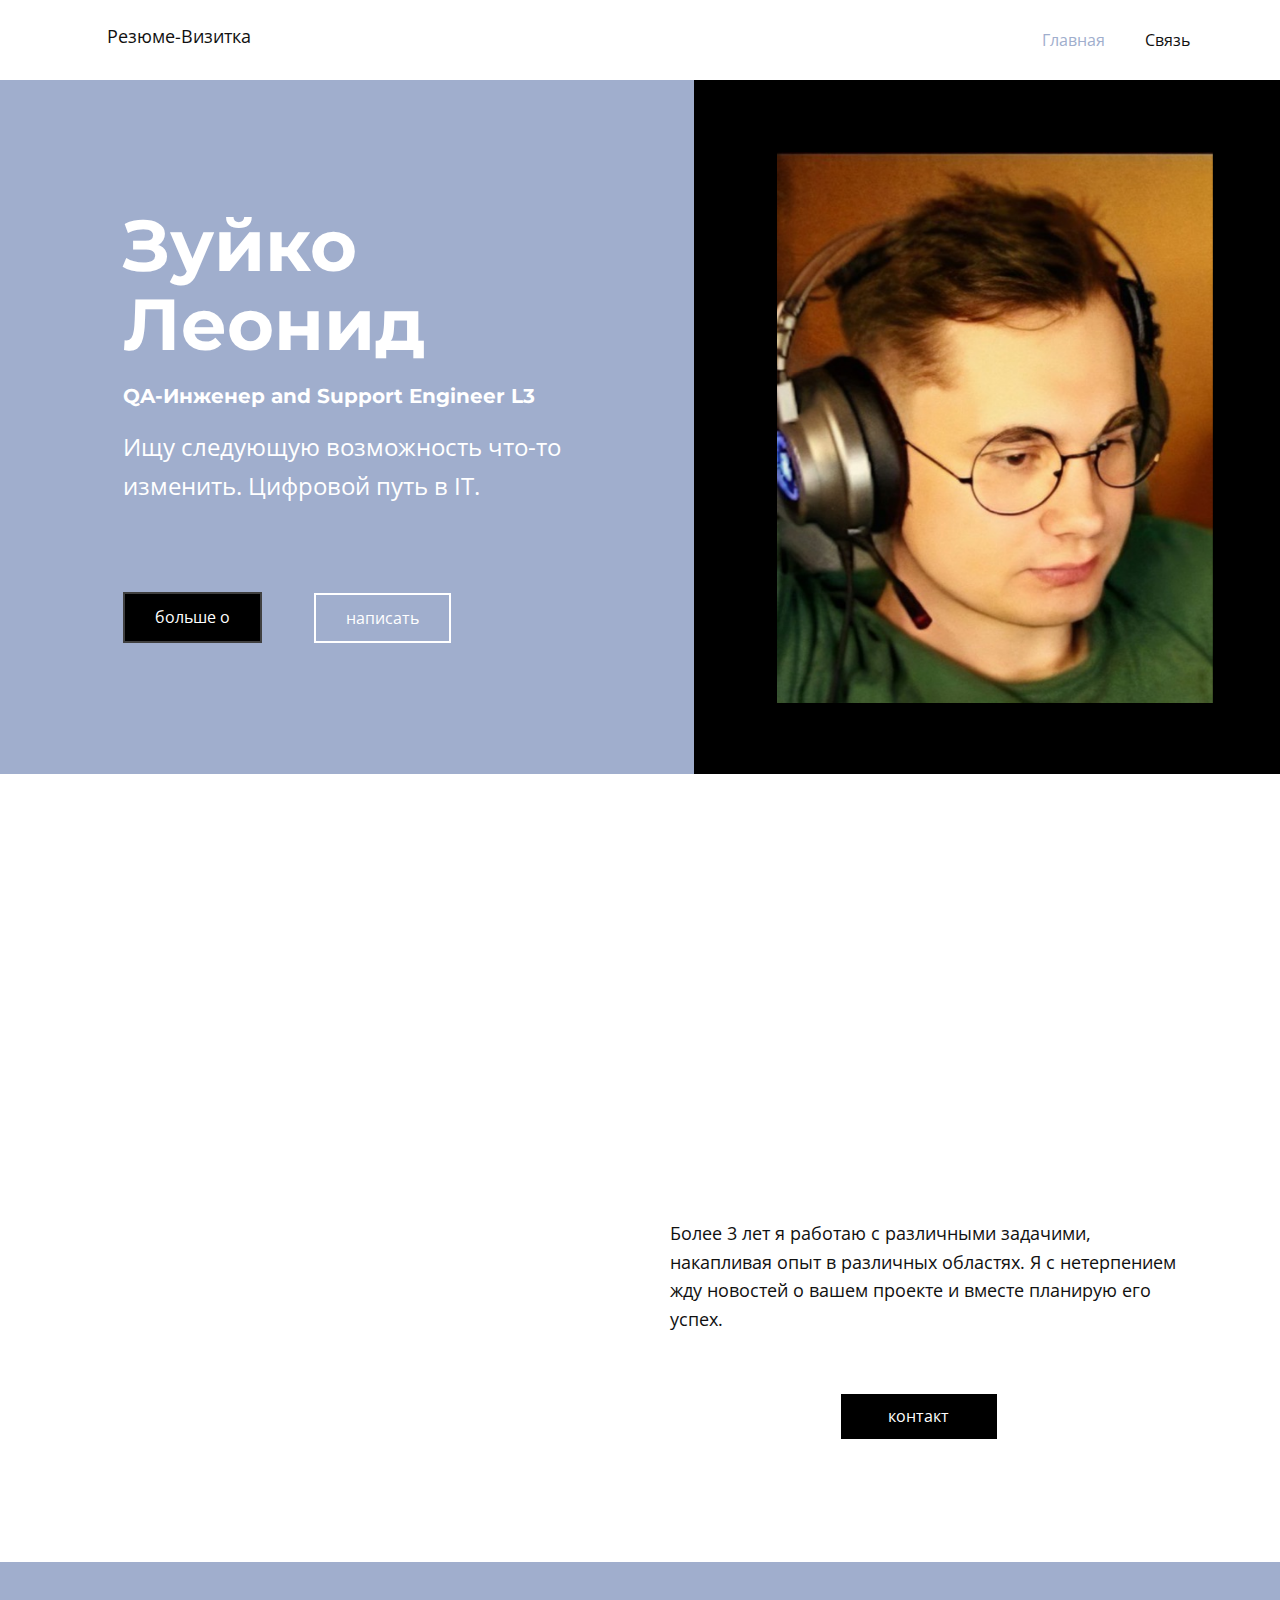
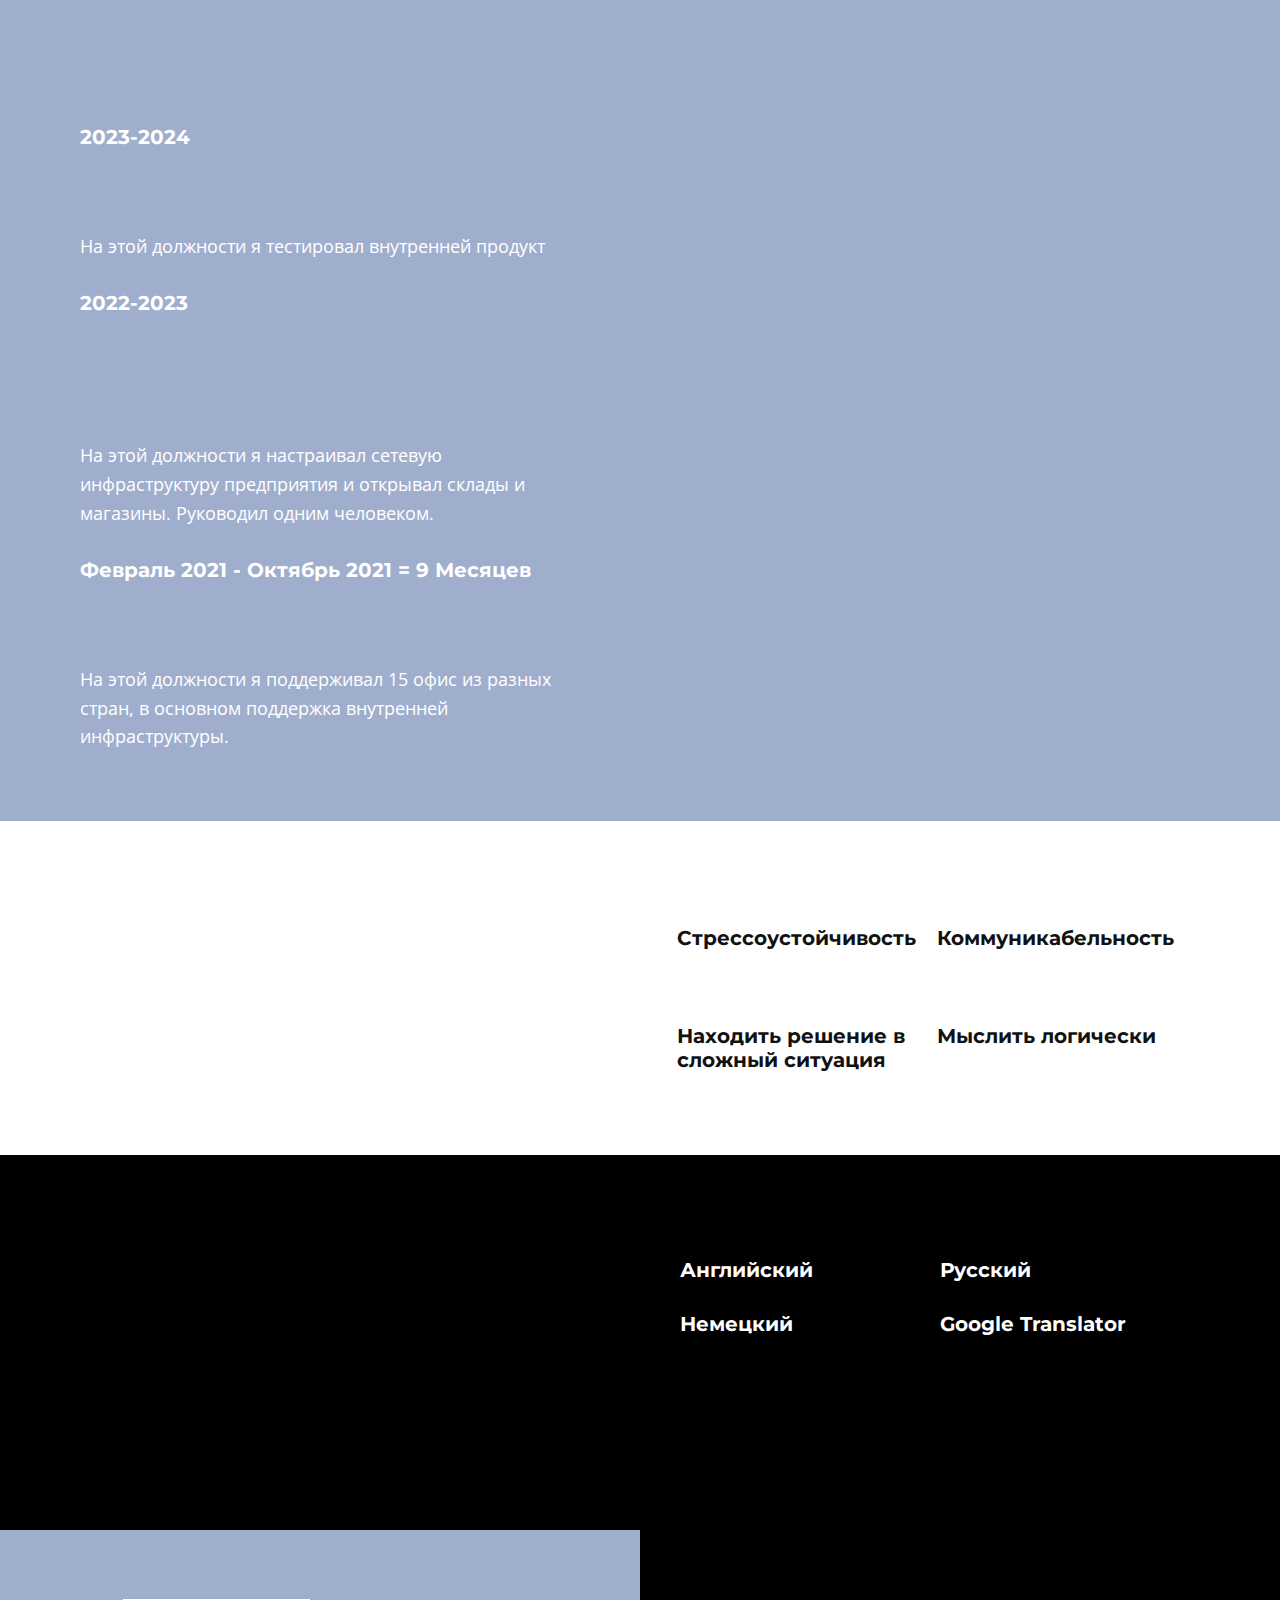
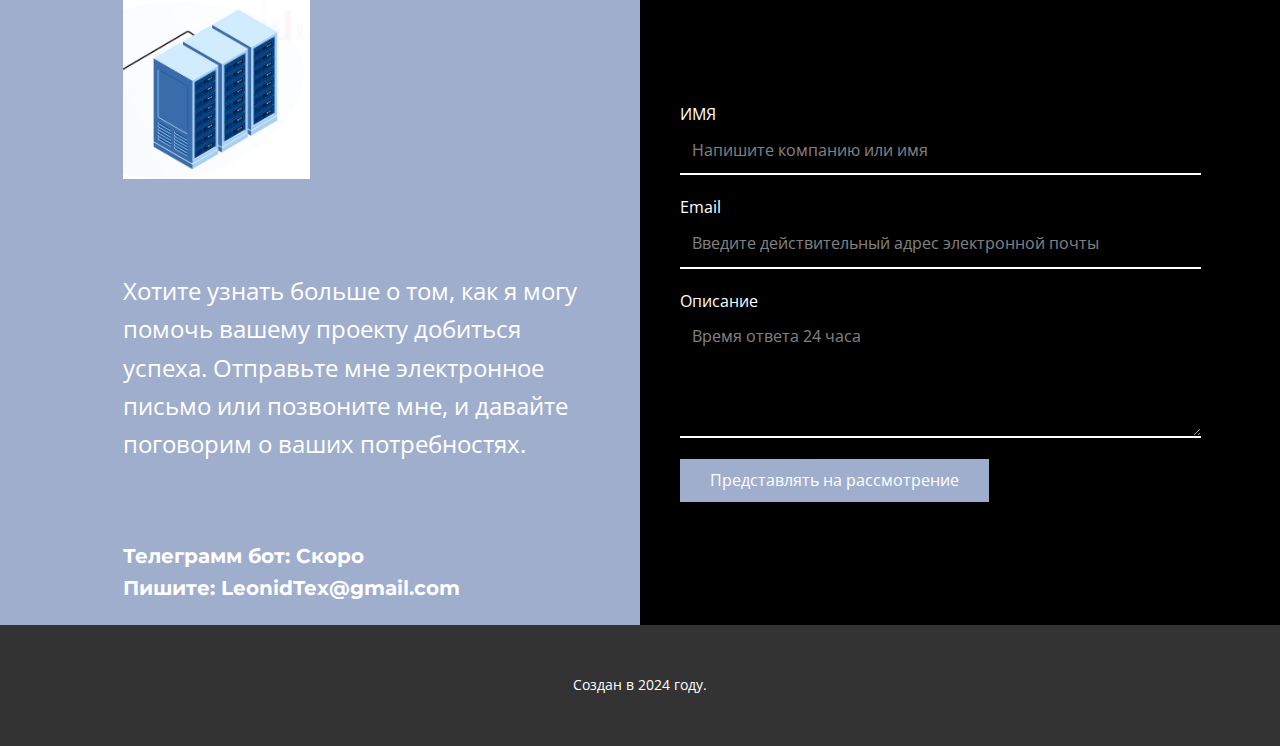
==== index.html @ 1771ec7f "Add files via upload" ====
<!DOCTYPE html>
<html style="font-size: 16px;" lang="ru"><head>
    <meta name="viewport" content="width=device-width, initial-scale=1.0">
    <meta charset="utf-8">
    <meta name="keywords" content="Марта Хадсон, Я консультирую компании и НПО в рамках инициатив и кампаний., Опыт работы, Образование, Профессиональные навыки, Языки, Связаться">
    <meta name="description" content="">
    <title>Главная</title>
    <link rel="stylesheet" href="nicepage.css" media="screen">
<link rel="stylesheet" href="index.css" media="screen">
    <script class="u-script" type="text/javascript" src="jquery.js" defer=""></script>
    <script class="u-script" type="text/javascript" src="nicepage.js" defer=""></script>
    <meta name="generator" content="Nicepage 6.16.5, nicepage.com">
    <meta name="referrer" content="origin">
    <link id="u-theme-google-font" rel="stylesheet" href="https://fonts.googleapis.com/css?family=Roboto:100,100i,300,300i,400,400i,500,500i,700,700i,900,900i|Open+Sans:300,300i,400,400i,500,500i,600,600i,700,700i,800,800i">
    <link id="u-page-google-font" rel="stylesheet" href="https://fonts.googleapis.com/css?family=Montserrat:100,100i,200,200i,300,300i,400,400i,500,500i,600,600i,700,700i,800,800i,900,900i">
    
    
    
    
    
    
    
    
    <script type="application/ld+json">{
		"@context": "http://schema.org",
		"@type": "Organization",
		"name": ""
}</script>
    <meta name="theme-color" content="#a0aecd">
    <meta property="og:title" content="Главная">
    <meta property="og:type" content="website">
  <meta data-intl-tel-input-cdn-path="intlTelInput/"></head>
  <body data-home-page="Главная.html" data-home-page-title="Главная" data-path-to-root="./" data-include-products="false" class="u-body u-xl-mode" data-lang="ru"><header class="u-clearfix u-header u-header" id="sec-6d44"><div class="u-clearfix u-sheet u-sheet-1">
        <nav class="u-menu u-menu-one-level u-offcanvas u-menu-1">
          <div class="menu-collapse" style="font-size: 1rem; letter-spacing: 0px;">
            <a class="u-button-style u-custom-left-right-menu-spacing u-custom-padding-bottom u-custom-top-bottom-menu-spacing u-nav-link u-text-active-palette-1-base u-text-hover-palette-2-base" href="#">
              <svg class="u-svg-link" viewBox="0 0 24 24"><use xlink:href="#menu-hamburger"></use></svg>
              <svg class="u-svg-content" version="1.1" id="menu-hamburger" viewBox="0 0 16 16" x="0px" y="0px" xmlns:xlink="http://www.w3.org/1999/xlink" xmlns="http://www.w3.org/2000/svg"><g><rect y="1" width="16" height="2"></rect><rect y="7" width="16" height="2"></rect><rect y="13" width="16" height="2"></rect>
</g></svg>
            </a>
          </div>
          <div class="u-custom-menu u-nav-container">
            <ul class="u-nav u-unstyled u-nav-1"><li class="u-nav-item"><a class="u-button-style u-nav-link u-text-active-palette-1-base u-text-hover-palette-2-base" href="./#sec-2593" style="padding: 10px 20px;">Главная</a>
</li><li class="u-nav-item"><a class="u-button-style u-nav-link u-text-active-palette-1-base u-text-hover-palette-2-base" href="./#carousel_44ba" style="padding: 10px 20px;">Связь</a>
</li></ul>
          </div>
          <div class="u-custom-menu u-nav-container-collapse">
            <div class="u-black u-container-style u-inner-container-layout u-opacity u-opacity-95 u-sidenav">
              <div class="u-inner-container-layout u-sidenav-overflow">
                <div class="u-menu-close"></div>
                <ul class="u-align-center u-nav u-popupmenu-items u-unstyled u-nav-2"><li class="u-nav-item"><a class="u-button-style u-nav-link" href="./#sec-2593">Главная</a>
</li><li class="u-nav-item"><a class="u-button-style u-nav-link" href="./#carousel_44ba">Связь</a>
</li></ul>
              </div>
            </div>
            <div class="u-black u-menu-overlay u-opacity u-opacity-70"></div>
          </div>
        </nav>
        <p class="u-text u-text-default u-text-1">Резюме-Визитка</p>
      </div></header>
    <section class="u-clearfix u-valign-middle-sm u-valign-middle-xs u-section-1" id="sec-2593">
      <div class="custom-expanded data-layout-selected u-clearfix u-layout-wrap u-layout-wrap-1">
        <div class="u-layout">
          <div class="u-layout-row">
            <div class="u-container-align-center-sm u-container-align-center-xs u-container-style u-layout-cell u-palette-1-base u-size-30 u-layout-cell-1">
              <div class="u-container-layout u-container-layout-1">
                <h1 class="u-align-center-sm u-align-center-xs u-text u-text-default u-text-1" data-animation-name="customAnimationIn" data-animation-duration="2000" data-animation-delay="0"> Зуйко Леонид</h1>
                <h5 class="u-align-center-sm u-align-center-xs u-text u-text-default u-text-2"> QA-Инженер and Support Engineer L3&nbsp;</h5>
                <p class="u-align-center-sm u-align-center-xs u-text u-text-default u-text-3"> Ищу следующую возможность что-то изменить. Цифровой путь в IT.</p>
                <a href="./#sec-6a9d" class="u-align-center-sm u-align-center-xs u-black u-border-2 u-border-grey-75 u-btn u-button-style u-btn-1">больше о</a>
                <a href="./#carousel_44ba" class="u-align-center-sm u-align-center-xs u-border-hover-grey-40 u-btn u-button-style u-btn-2">написать </a>
              </div>
            </div>
            <div class="u-black u-container-align-center u-container-style u-layout-cell u-size-30 u-layout-cell-2">
              <div class="u-container-layout u-valign-middle u-container-layout-2">
                <img class="u-image u-image-default u-image-1" src="images/portrait-positive-carefree-dark-skinned-girl-dressed-casually-smiling-broadlycopy1.jpg" alt="" data-image-width="640" data-image-height="640" data-animation-name="customAnimationIn" data-animation-duration="2000" data-animation-delay="0">
              </div>
            </div>
          </div>
        </div>
      </div>
    </section>
    <section class="u-clearfix u-section-2" id="sec-6a9d">
      <div class="u-clearfix u-sheet u-sheet-1">
        <div class="data-layout-selected u-clearfix u-expanded-width u-layout-wrap u-layout-wrap-1">
          <div class="u-layout">
            <div class="u-layout-row">
              <div class="u-container-align-center u-container-style u-layout-cell u-size-30 u-layout-cell-1">
                <div class="u-container-layout u-valign-middle u-container-layout-1">
                  <img class="u-image u-image-default u-image-1" src="images/photo_2024-09-04_16-33-35.jpg" alt="" data-image-width="958" data-image-height="1280" data-animation-name="customAnimationIn" data-animation-duration="2000" data-animation-delay="0">
                </div>
              </div>
              <div class="u-container-align-center-sm u-container-align-center-xs u-container-style u-layout-cell u-size-30 u-layout-cell-2">
                <div class="u-container-layout u-container-layout-2">
                  <h2 class="u-align-center-sm u-align-center-xs u-text u-text-default u-text-1" data-animation-name="customAnimationIn" data-animation-duration="2000" data-animation-delay="0"> Я работаю в IT не первый год, поддерживаю внутреннюю инфраструктуру компании.</h2>
                  <p class="u-text u-text-default u-text-2"> Более 3 лет я работаю с различными задачими, накапливая опыт в различных областях. Я с нетерпением жду новостей о вашем проекте и вместе планирую его успех.</p>
                  <a href="./#carousel_44ba" class="u-align-center-sm u-align-center-xs u-black u-border-none u-btn u-button-style u-btn-1">контакт</a>
                </div>
              </div>
            </div>
          </div>
        </div>
      </div>
    </section>
    <section class="u-clearfix u-container-align-center-sm u-container-align-center-xs u-palette-1-base u-section-3" id="sec-1ac1">
      <div class="u-clearfix u-sheet u-sheet-1">
        <h2 class="u-align-center-sm u-align-center-xs u-text u-text-default u-text-1" data-animation-name="customAnimationIn" data-animation-duration="2000" data-animation-delay="0"> Опыт работы</h2>
        <div class="u-expanded-width u-list u-list-1">
          <div class="u-repeater u-repeater-1">
            <div class="u-container-align-center-sm u-container-align-center-xs u-container-style u-list-item u-repeater-item">
              <div class="u-container-layout u-similar-container u-valign-bottom-lg u-valign-bottom-md u-valign-bottom-sm u-valign-bottom-xl u-container-layout-1">
                <h5 class="u-align-center-sm u-align-center-xs u-text u-text-default u-text-2">2023-2024</h5>
                <h3 class="u-text u-text-default u-text-3" data-animation-name="customAnimationIn" data-animation-duration="2000" data-animation-delay="0">QA-Инженер </h3>
                <p class="u-text u-text-default u-text-4"> На этой должности я тестировал внутренней продукт&nbsp;<br>
                </p>
              </div>
            </div>
            <div class="u-container-align-center-sm u-container-align-center-xs u-container-style u-list-item u-repeater-item">
              <div class="u-container-layout u-similar-container u-valign-bottom-lg u-valign-bottom-md u-valign-bottom-sm u-valign-bottom-xl u-container-layout-2">
                <h5 class="u-align-center-sm u-align-center-xs u-text u-text-default u-text-5"> 2022-2023</h5>
                <h3 class="u-text u-text-default u-text-6" data-animation-name="customAnimationIn" data-animation-duration="1000" data-animation-delay="0">Инженер Тех. Поддержки and Сетевой инженер </h3>
                <p class="u-text u-text-default u-text-7">На этой должности я настраивал сетевую ​инфраструктуру предприятия и открывал склады и магазины. Руководил одним человеком.</p>
              </div>
            </div>
            <div class="u-container-align-center-sm u-container-align-center-xs u-container-style u-list-item u-repeater-item">
              <div class="u-container-layout u-similar-container u-valign-bottom-lg u-valign-bottom-md u-valign-bottom-sm u-valign-bottom-xl u-container-layout-3">
                <h5 class="u-align-center-sm u-align-center-xs u-text u-text-default u-text-8"> Февраль 2021 - Октябрь 2021 = 9 Месяцев</h5>
                <h3 class="u-text u-text-default u-text-9" data-animation-name="customAnimationIn" data-animation-duration="1000" data-animation-delay="0">Специалст Технической Поддержки </h3>
                <p class="u-text u-text-default u-text-10"> На этой должности я поддерживал 15 офис из разных стран, в основном поддержка внутренней ​инфраструктуры.<br>
                </p>
              </div>
            </div>
          </div>
        </div>
      </div>
    </section>
    <section class="u-clearfix u-white u-section-4" id="carousel_3dfb">
      <div class="u-clearfix u-sheet u-sheet-1">
        <div class="data-layout-selected u-clearfix u-expanded-width u-layout-wrap u-layout-wrap-1">
          <div class="u-layout">
            <div class="u-layout-row">
              <div class="u-container-align-center-sm u-container-align-center-xs u-container-style u-layout-cell u-size-30 u-layout-cell-1">
                <div class="u-container-layout u-container-layout-1">
                  <h2 class="u-align-center-sm u-align-center-xs u-text u-text-default u-text-1" data-animation-name="customAnimationIn" data-animation-duration="2000" data-animation-delay="0"> Профессиональные навыки</h2>
                </div>
              </div>
              <div class="u-container-style u-layout-cell u-size-30 u-layout-cell-2">
                <div class="u-container-layout u-valign-top u-container-layout-2">
                  <div class="u-expanded-width u-list u-list-1">
                    <div class="u-repeater u-repeater-1">
                      <div class="u-container-align-center-sm u-container-align-center-xs u-container-style u-list-item u-repeater-item">
                        <div class="u-container-layout u-similar-container u-container-layout-3">
                          <h5 class="u-text u-text-2"> Стрессоустойчивость</h5>
                        </div>
                      </div>
                      <div class="u-container-align-center-sm u-container-align-center-xs u-container-style u-list-item u-repeater-item">
                        <div class="u-container-layout u-similar-container u-container-layout-4">
                          <h5 class="u-text u-text-3"> Коммуникабельность</h5>
                        </div>
                      </div>
                      <div class="u-container-align-center-sm u-container-align-center-xs u-container-style u-list-item u-repeater-item">
                        <div class="u-container-layout u-similar-container u-container-layout-5">
                          <h5 class="u-text u-text-4"> Находить решение в сложный ​ситуация</h5>
                        </div>
                      </div>
                      <div class="u-container-align-center-sm u-container-align-center-xs u-container-style u-list-item u-repeater-item">
                        <div class="u-container-layout u-similar-container u-container-layout-6">
                          <h5 class="u-text u-text-5"> Мыслить логически</h5>
                        </div>
                      </div>
                    </div>
                  </div>
                </div>
              </div>
            </div>
          </div>
        </div>
      </div>
    </section>
    <section class="u-black u-clearfix u-section-5" id="carousel_707c">
      <div class="u-clearfix u-sheet u-sheet-1">
        <div class="data-layout-selected u-clearfix u-expanded-width u-layout-wrap u-layout-wrap-1">
          <div class="u-layout">
            <div class="u-layout-row">
              <div class="u-container-align-center-sm u-container-align-center-xs u-container-style u-layout-cell u-size-30 u-layout-cell-1">
                <div class="u-container-layout u-container-layout-1">
                  <h2 class="u-align-center-sm u-align-center-xs u-text u-text-default u-text-1" data-animation-name="customAnimationIn" data-animation-duration="2000" data-animation-delay="0">Языки</h2>
                </div>
              </div>
              <div class="u-container-style u-layout-cell u-size-30 u-layout-cell-2">
                <div class="u-container-layout u-container-layout-2">
                  <div class="u-expanded-width u-list u-list-1">
                    <div class="u-repeater u-repeater-1">
                      <div class="u-container-align-center-sm u-container-align-center-xs u-container-style u-list-item u-repeater-item">
                        <div class="u-container-layout u-similar-container u-container-layout-3">
                          <h5 class="u-align-center-sm u-align-center-xs u-text u-text-default u-text-2"> Английский</h5>
                        </div>
                      </div>
                      <div class="u-container-align-center-sm u-container-align-center-xs u-container-style u-list-item u-repeater-item">
                        <div class="u-container-layout u-similar-container u-container-layout-4">
                          <h5 class="u-align-center-sm u-align-center-xs u-text u-text-default u-text-3"> Русский</h5>
                        </div>
                      </div>
                      <div class="u-container-align-center-sm u-container-align-center-xs u-container-style u-list-item u-repeater-item">
                        <div class="u-container-layout u-similar-container u-container-layout-5">
                          <h5 class="u-align-center-sm u-align-center-xs u-text u-text-default u-text-4"> Немецкий</h5>
                        </div>
                      </div>
                      <div class="u-container-align-center-sm u-container-align-center-xs u-container-style u-list-item u-repeater-item">
                        <div class="u-container-layout u-similar-container u-container-layout-6">
                          <h5 class="u-align-center-sm u-align-center-xs u-text u-text-default u-text-5"> Google Translator<br>
                            <br>
                            <br>
                            <br>
                            <br>
                          </h5>
                        </div>
                      </div>
                    </div>
                  </div>
                </div>
              </div>
            </div>
          </div>
        </div>
      </div>
    </section>
    <section class="u-clearfix u-valign-middle-sm u-valign-middle-xs u-section-6" id="carousel_44ba">
      <div class="data-layout-selected u-clearfix u-expanded-width u-layout-wrap u-layout-wrap-1">
        <div class="u-layout">
          <div class="u-layout-row">
            <div class="u-container-align-center-sm u-container-align-center-xs u-container-style u-layout-cell u-palette-1-base u-size-30 u-layout-cell-1">
              <div class="u-container-layout u-container-layout-1">
                <img class="u-image u-image-default u-image-1" src="images/Server-Power-Supply.jpg" alt="" data-image-width="631" data-image-height="407">
                <h2 class="u-align-center-sm u-align-center-xs u-text u-text-default u-text-1" data-animation-name="customAnimationIn" data-animation-duration="2000" data-animation-delay="0"> Связаться</h2>
                <p class="u-align-center-sm u-align-center-xs u-text u-text-default u-text-2"> Хотите узнать больше о том, как я могу помочь вашему проекту добиться успеха. Отправьте мне электронное письмо или позвоните мне, и давайте поговорим о ваших потребностях.</p>
                <h5 class="u-text u-text-default u-text-3"> Телеграмм бот: Скоро<br>Пишите: LeonidTex@gmail.com
                </h5>
              </div>
            </div>
            <div class="u-black u-container-style u-layout-cell u-size-30 u-layout-cell-2">
              <div class="u-container-layout u-container-layout-2">
                <div class="custom-expanded u-form u-form-1">
                  <form action="https://forms.nicepagesrv.com/v2/form/process" class="u-clearfix u-form-spacing-20 u-form-vertical u-inner-form" source="email" name="form" style="padding: 10px;">
                    <div class="u-form-group u-form-name">
                      <label for="name-10c4" class="u-label">ИМЯ</label>
                      <input type="text" placeholder="Напишите компанию или имя" id="name-10c4" name="name" class="u-border-2 u-border-no-left u-border-no-right u-border-no-top u-border-white u-input u-input-rectangle u-none" required="">
                    </div>
                    <div class="u-form-email u-form-group">
                      <label for="email-10c4" class="u-label">Email</label>
                      <input type="email" placeholder="Введите действительный адрес электронной почты" id="email-10c4" name="email" class="u-border-2 u-border-no-left u-border-no-right u-border-no-top u-border-white u-input u-input-rectangle u-none" required="">
                    </div>
                    <div class="u-form-group u-form-message">
                      <label for="message-10c4" class="u-label">Описание</label>
                      <textarea placeholder="Время ответа 24 часа" rows="4" cols="50" id="message-10c4" name="message" class="u-border-2 u-border-no-left u-border-no-right u-border-no-top u-border-white u-input u-input-rectangle u-none" required=""></textarea>
                    </div>
                    <div class="u-align-left u-form-group u-form-submit">
                      <a href="#" class="u-border-none u-btn u-btn-submit u-button-style u-palette-1-base u-btn-1">Представлять на рассмотрение</a>
                      <input type="submit" value="submit" class="u-form-control-hidden">
                    </div>
                    <div class="u-form-send-message u-form-send-success"> Thank you! Your message has been sent. </div>
                    <div class="u-form-send-error u-form-send-message"> Unable to send your message. Please fix errors then try again. </div>
                    <input type="hidden" value="" name="recaptchaResponse">
                    <input type="hidden" name="formServices" value="5c3d9195-ff44-08d0-369c-ba0782567922">
                  </form>
                </div>
              </div>
            </div>
          </div>
        </div>
      </div>
    </section>
    
    
    
    <footer class="u-align-center u-clearfix u-container-align-center u-footer u-grey-80 u-footer" id="sec-05a8"><div class="u-clearfix u-sheet u-sheet-1">
        <p class="u-small-text u-text u-text-variant u-text-1">Создан в 2024 году. </p>
      </div></footer>
  
</body></html>
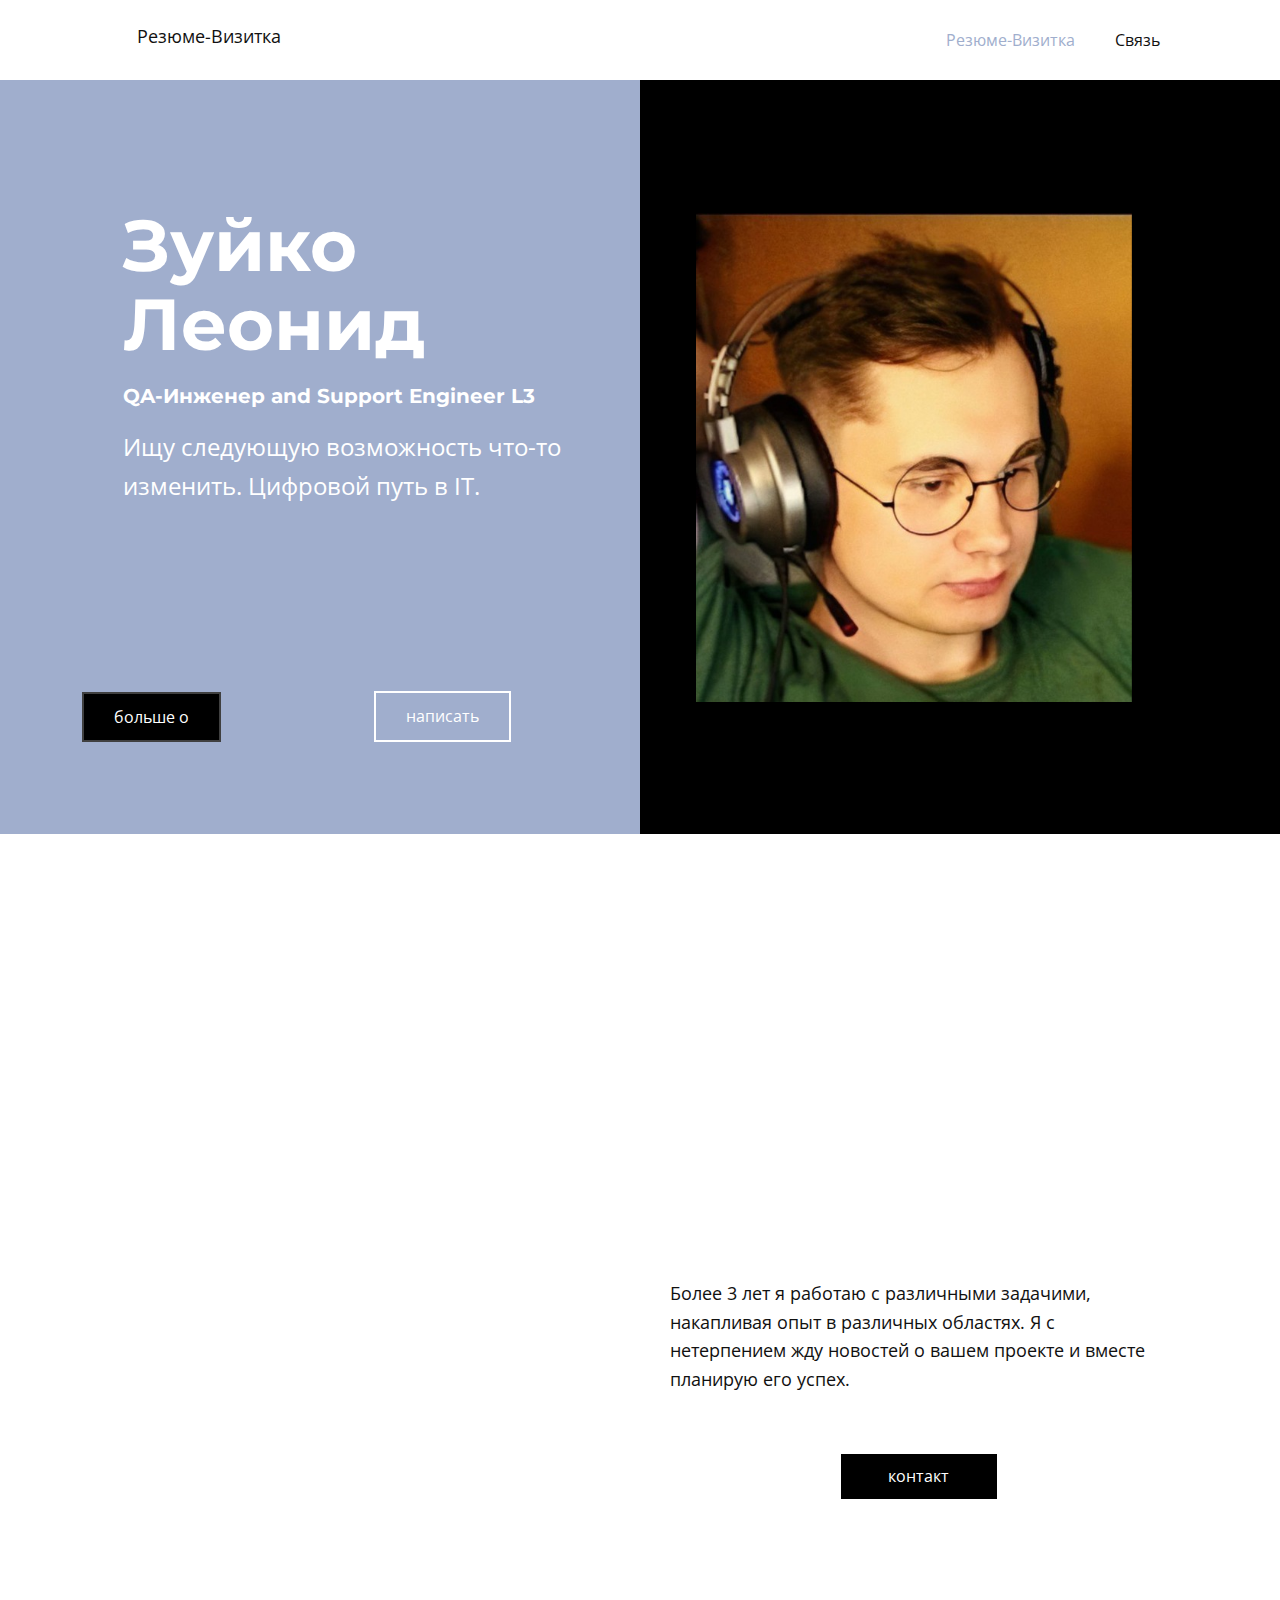
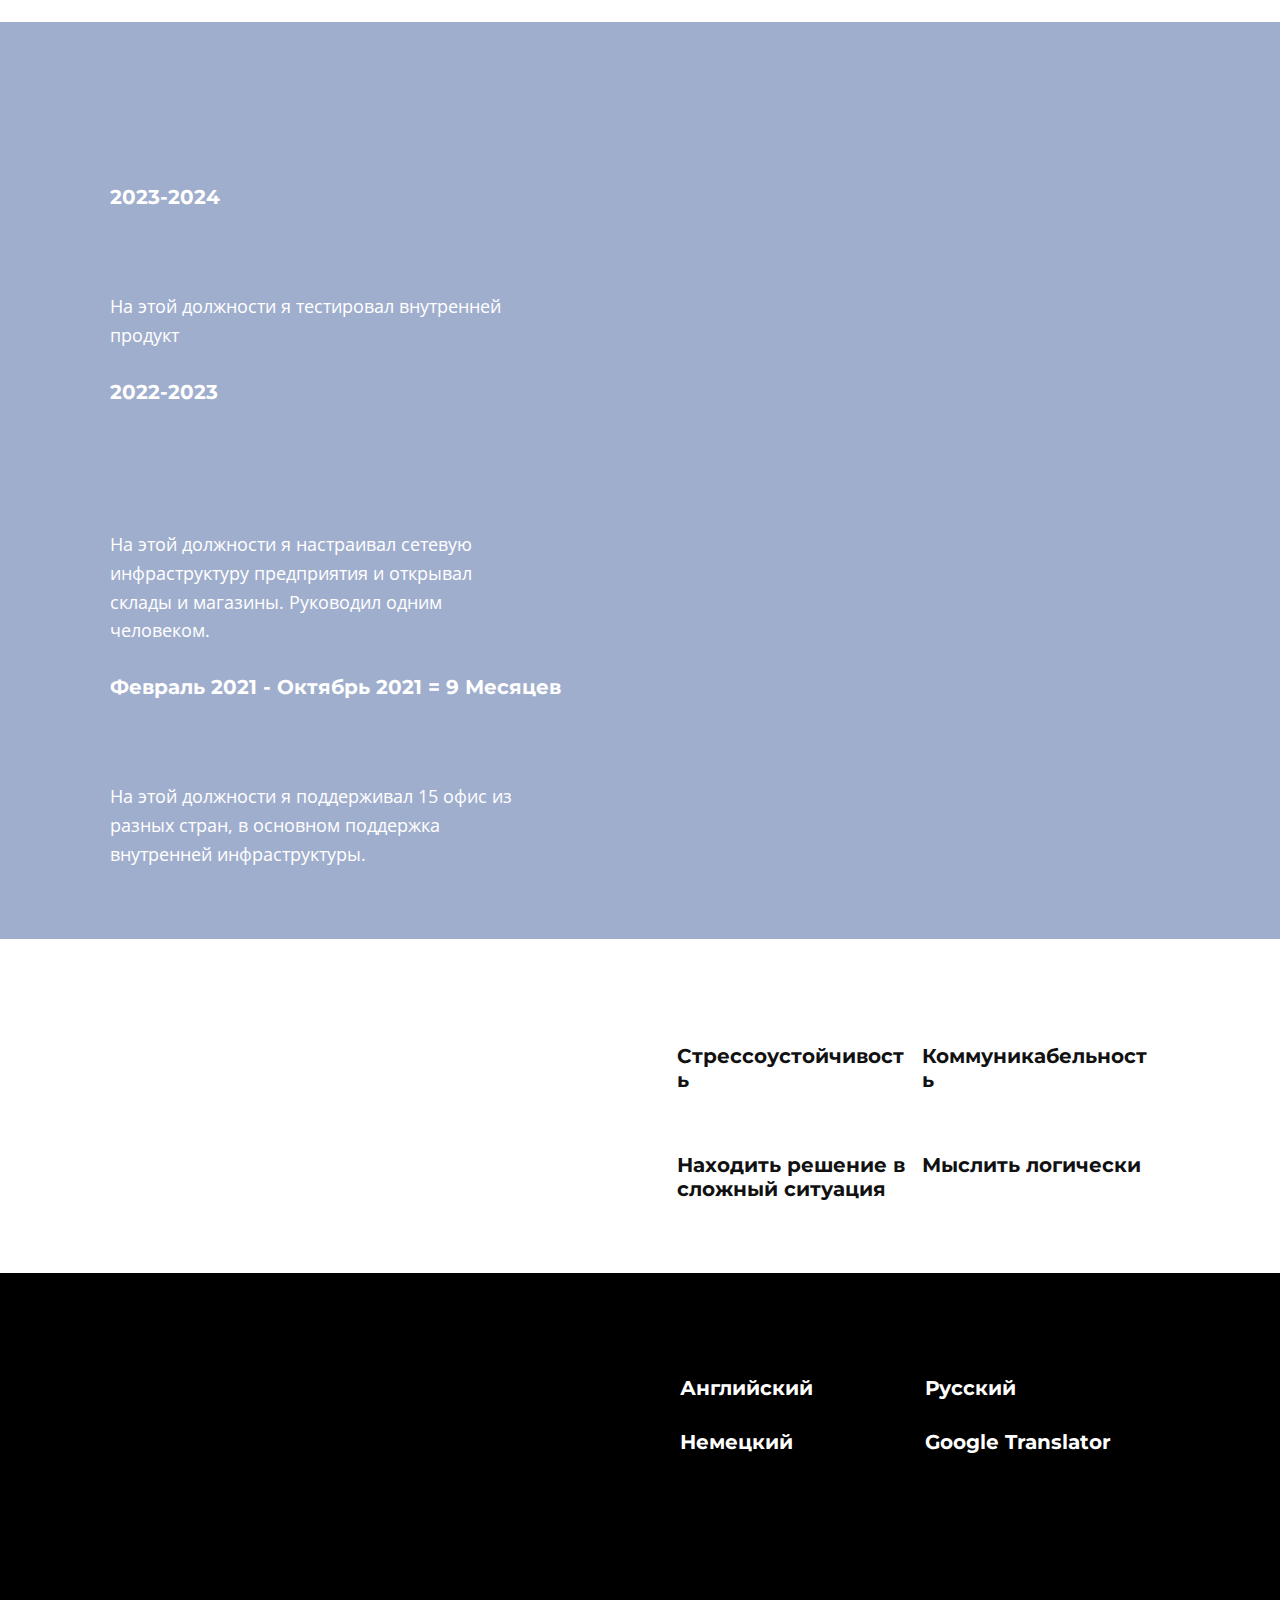
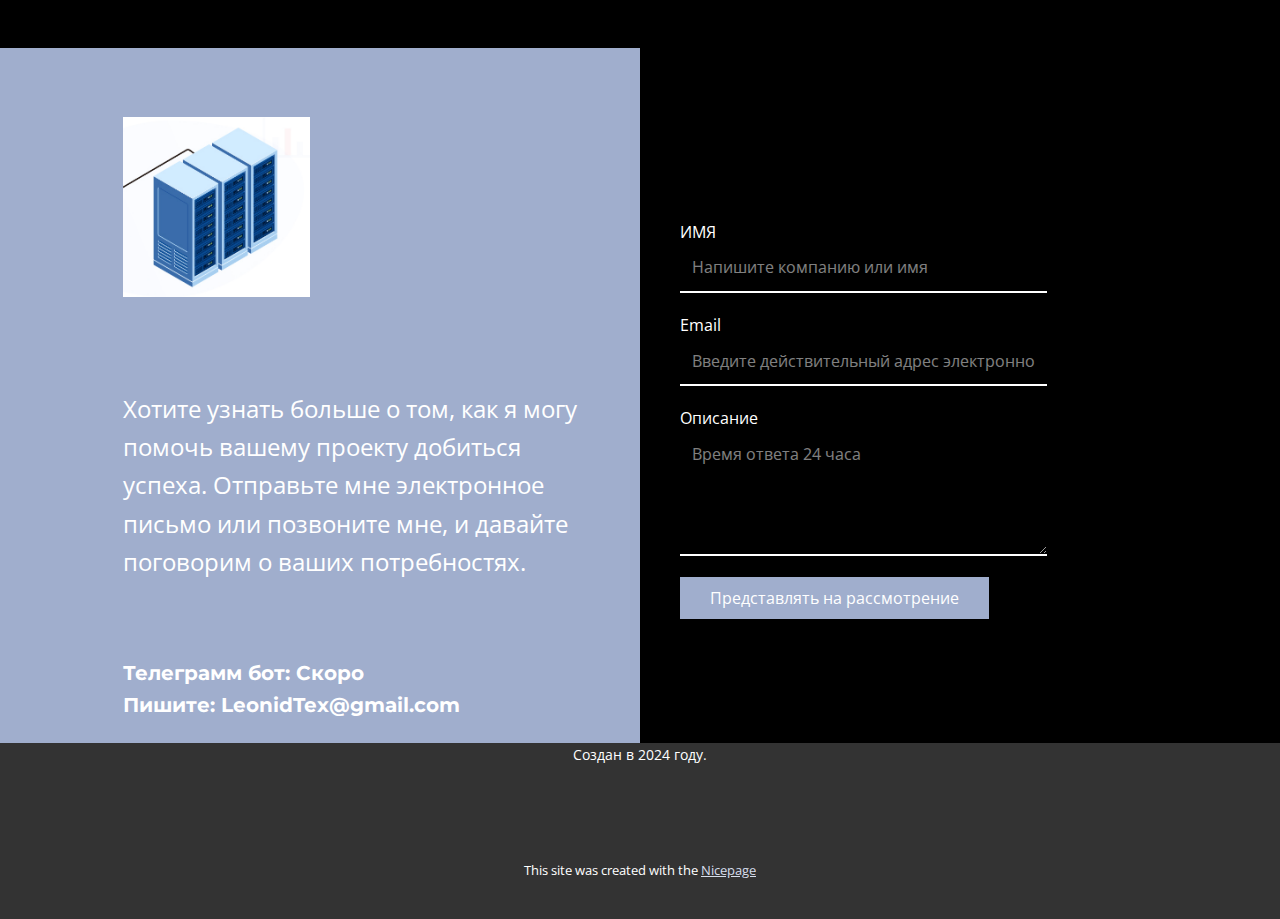
==== commit 6bebf165: "Add files via upload" ====
--- a/index.html
+++ b/index.html
@@ -4,7 +4,7 @@
     <meta charset="utf-8">
     <meta name="keywords" content="Марта Хадсон, Я консультирую компании и НПО в рамках инициатив и кампаний., Опыт работы, Образование, Профессиональные навыки, Языки, Связаться">
     <meta name="description" content="">
-    <title>Главная</title>
+    <title>Резюме-Визитка</title>
     <link rel="stylesheet" href="nicepage.css" media="screen">
 <link rel="stylesheet" href="index.css" media="screen">
     <script class="u-script" type="text/javascript" src="jquery.js" defer=""></script>
@@ -24,13 +24,13 @@
     <script type="application/ld+json">{
 		"@context": "http://schema.org",
 		"@type": "Organization",
-		"name": ""
+		"name": "Site1"
 }</script>
     <meta name="theme-color" content="#a0aecd">
-    <meta property="og:title" content="Главная">
+    <meta property="og:title" content="Резюме-Визитка">
     <meta property="og:type" content="website">
   <meta data-intl-tel-input-cdn-path="intlTelInput/"></head>
-  <body data-home-page="Главная.html" data-home-page-title="Главная" data-path-to-root="./" data-include-products="false" class="u-body u-xl-mode" data-lang="ru"><header class="u-clearfix u-header u-header" id="sec-6d44"><div class="u-clearfix u-sheet u-sheet-1">
+  <body data-home-page="Резюме-Визитка.html" data-home-page-title="Резюме-Визитка" data-path-to-root="./" data-include-products="false" class="u-body u-xxl-mode" data-lang="ru"><header class="u-clearfix u-header u-header" id="sec-6d44"><div class="u-clearfix u-sheet u-sheet-1">
         <nav class="u-menu u-menu-one-level u-offcanvas u-menu-1">
           <div class="menu-collapse" style="font-size: 1rem; letter-spacing: 0px;">
             <a class="u-button-style u-custom-left-right-menu-spacing u-custom-padding-bottom u-custom-top-bottom-menu-spacing u-nav-link u-text-active-palette-1-base u-text-hover-palette-2-base" href="#">
@@ -40,7 +40,7 @@
             </a>
           </div>
           <div class="u-custom-menu u-nav-container">
-            <ul class="u-nav u-unstyled u-nav-1"><li class="u-nav-item"><a class="u-button-style u-nav-link u-text-active-palette-1-base u-text-hover-palette-2-base" href="./#sec-2593" style="padding: 10px 20px;">Главная</a>
+            <ul class="u-nav u-unstyled u-nav-1"><li class="u-nav-item"><a class="u-button-style u-nav-link u-text-active-palette-1-base u-text-hover-palette-2-base" href="./#sec-2593" style="padding: 10px 20px;">Резюме-Визитка</a>
 </li><li class="u-nav-item"><a class="u-button-style u-nav-link u-text-active-palette-1-base u-text-hover-palette-2-base" href="./#carousel_44ba" style="padding: 10px 20px;">Связь</a>
 </li></ul>
           </div>
@@ -48,7 +48,7 @@
             <div class="u-black u-container-style u-inner-container-layout u-opacity u-opacity-95 u-sidenav">
               <div class="u-inner-container-layout u-sidenav-overflow">
                 <div class="u-menu-close"></div>
-                <ul class="u-align-center u-nav u-popupmenu-items u-unstyled u-nav-2"><li class="u-nav-item"><a class="u-button-style u-nav-link" href="./#sec-2593">Главная</a>
+                <ul class="u-align-center u-nav u-popupmenu-items u-unstyled u-nav-2"><li class="u-nav-item"><a class="u-button-style u-nav-link" href="./#sec-2593">Резюме-Визитка</a>
 </li><li class="u-nav-item"><a class="u-button-style u-nav-link" href="./#carousel_44ba">Связь</a>
 </li></ul>
               </div>
@@ -59,16 +59,16 @@
         <p class="u-text u-text-default u-text-1">Резюме-Визитка</p>
       </div></header>
     <section class="u-clearfix u-valign-middle-sm u-valign-middle-xs u-section-1" id="sec-2593">
-      <div class="custom-expanded data-layout-selected u-clearfix u-layout-wrap u-layout-wrap-1">
+      <div class="data-layout-selected u-clearfix u-expanded-width u-layout-wrap u-layout-wrap-1">
         <div class="u-layout">
           <div class="u-layout-row">
-            <div class="u-container-align-center-sm u-container-align-center-xs u-container-style u-layout-cell u-palette-1-base u-size-30 u-layout-cell-1">
+            <div class="u-container-align-center-sm u-container-style u-layout-cell u-palette-1-base u-size-30 u-layout-cell-1">
               <div class="u-container-layout u-container-layout-1">
                 <h1 class="u-align-center-sm u-align-center-xs u-text u-text-default u-text-1" data-animation-name="customAnimationIn" data-animation-duration="2000" data-animation-delay="0"> Зуйко Леонид</h1>
                 <h5 class="u-align-center-sm u-align-center-xs u-text u-text-default u-text-2"> QA-Инженер and Support Engineer L3&nbsp;</h5>
                 <p class="u-align-center-sm u-align-center-xs u-text u-text-default u-text-3"> Ищу следующую возможность что-то изменить. Цифровой путь в IT.</p>
-                <a href="./#sec-6a9d" class="u-align-center-sm u-align-center-xs u-black u-border-2 u-border-grey-75 u-btn u-button-style u-btn-1">больше о</a>
-                <a href="./#carousel_44ba" class="u-align-center-sm u-align-center-xs u-border-hover-grey-40 u-btn u-button-style u-btn-2">написать </a>
+                <a href="./#carousel_44ba" class="u-align-center-sm u-align-center-xs u-border-hover-grey-40 u-btn u-button-style u-btn-1">написать </a>
+                <a href="./#sec-6a9d" class="u-align-center-sm u-align-center-xs u-black u-border-2 u-border-grey-75 u-btn u-button-style u-btn-2">больше о</a>
               </div>
             </div>
             <div class="u-black u-container-align-center u-container-style u-layout-cell u-size-30 u-layout-cell-2">
@@ -276,5 +276,13 @@
     <footer class="u-align-center u-clearfix u-container-align-center u-footer u-grey-80 u-footer" id="sec-05a8"><div class="u-clearfix u-sheet u-sheet-1">
         <p class="u-small-text u-text u-text-variant u-text-1">Создан в 2024 году. </p>
       </div></footer>
+    <section class="u-backlink u-clearfix u-grey-80">
+      <p class="u-text">
+        <span>This site was created with the </span>
+        <a class="u-link" href="https://nicepage.com/" target="_blank" rel="nofollow">
+          <span>Nicepage</span>
+        </a>
+      </p>
+    </section>
   
 </body></html>--- a/nicepage.css
+++ b/nicepage.css
@@ -42567,11 +42567,12 @@
         
         
         
-        --theme-sheet-width-xl: 1140px;
+        --theme-sheet-width-xl: 1080px;
         --theme-sheet-width-lg: 940px;
         --theme-sheet-width-md: 720px;
         --theme-sheet-width-sm: 540px;
         --theme-sheet-width-xs: 340px;
+        --theme-sheet-width-xxl: 1920px;
         
         
         
@@ -43081,6 +43082,7 @@
 
 .u-header .u-nav-1 {
   font-size: 1rem;
+  letter-spacing: normal;
 }
 
 .u-header .u-nav-2 {
@@ -43090,17 +43092,14 @@
 .u-header .u-text-1 {
   margin: -36px auto 29px 37px;
 }
+@media (max-width: 1399px) {
+  .u-header .u-text-1 {
+    margin-top: -36px;
+  }
+}
 @media (max-width: 1199px) {
   .u-header .u-menu-1 {
     width: auto;
-  }
-
-  .u-header .u-nav-1 {
-    letter-spacing: normal;
-  }
-
-  .u-header .u-text-1 {
-    margin-top: -36px;
   }
 }
 
@@ -43111,13 +43110,14 @@
 }
 
 .u-footer .u-sheet-1 {
-  min-height: 120px;
+  min-height: 75px;
 }
 
 .u-footer .u-text-1 {
   width: 417px;
-  margin: 49px auto;
-}
+  margin: 1px auto 51px;
+}
+
 @media (max-width: 1199px) {
   .u-footer .u-sheet-1 {
     min-height: 99px;
--- a/index.css
+++ b/index.css
@@ -3,8 +3,8 @@
 }
 
 .u-section-1 .u-layout-wrap-1 {
-  width: 1388px;
-  margin: 0;
+  margin-top: 0;
+  margin-bottom: 0;
 }
 
 .u-section-1 .u-layout-cell-1 {
@@ -13,37 +13,36 @@
 }
 
 .u-section-1 .u-container-layout-1 {
-  padding: 30px 30px 30px 123px;
+  padding: 30px 82px;
 }
 
 .u-section-1 .u-text-1 {
-  margin-bottom: 0;
-  margin-top: 96px;
   --animation-custom_in-translate_x: -200px;
   --animation-custom_in-translate_y: 0px;
   --animation-custom_in-opacity: 0;
   --animation-custom_in-rotate: 0deg;
   --animation-custom_in-scale: 1;
+  margin: 96px -52px 0 41px;
 }
 
 .u-section-1 .u-text-2 {
-  margin: 20px 0 0;
+  margin: 20px -52px 0 41px;
 }
 
 .u-section-1 .u-text-3 {
   font-size: 1.5rem;
-  margin: 20px auto 0 0;
+  margin: 20px auto 0 41px;
 }
 
 .u-section-1 .u-btn-1 {
+  margin: 186px 168px 0 auto;
+  padding: 12px 30px;
+}
+
+.u-section-1 .u-btn-2 {
   background-image: none;
   border-style: solid;
-  margin: 87px auto 0 0;
-  padding: 12px 30px;
-}
-
-.u-section-1 .u-btn-2 {
-  margin: -50px 213px 0 auto;
+  margin: -50px auto 0 191px;
   padding: 12px 30px;
 }
 
@@ -67,6 +66,47 @@
   margin: 0 auto;
 }
 
+@media (max-width: 1399px) {
+  .u-section-1 .u-layout-cell-1 {
+    min-height: 754px;
+  }
+
+  .u-section-1 .u-container-layout-1 {
+    padding-left: 30px;
+    padding-right: 30px;
+  }
+
+  .u-section-1 .u-text-1 {
+    margin-right: 0;
+    margin-left: 93px;
+  }
+
+  .u-section-1 .u-text-2 {
+    margin-right: 52px;
+    margin-left: 93px;
+  }
+
+  .u-section-1 .u-text-3 {
+    margin-left: 93px;
+  }
+
+  .u-section-1 .u-btn-1 {
+    margin-right: 99px;
+  }
+
+  .u-section-1 .u-btn-2 {
+    margin-left: 52px;
+  }
+
+  .u-section-1 .u-layout-cell-2 {
+    min-height: 390px;
+  }
+
+  .u-section-1 .u-image-1 {
+    height: 489px;
+  }
+}
+
 @media (max-width: 1199px) {
    .u-section-1 {
     min-height: 572px;
@@ -75,24 +115,33 @@
   .u-section-1 .u-layout-wrap-1 {
     margin-top: -1px;
     margin-bottom: 1px;
-    width: 940px;
   }
 
   .u-section-1 .u-layout-cell-1 {
-    min-height: 572px;
+    min-height: 656px;
   }
 
   .u-section-1 .u-container-layout-1 {
     padding-left: 49px;
   }
 
+  .u-section-1 .u-text-2 {
+    margin-right: 0;
+  }
+
+  .u-section-1 .u-btn-1 {
+    border-style: solid;
+    margin-top: 87px;
+    margin-right: 102px;
+  }
+
   .u-section-1 .u-btn-2 {
-    border-style: solid;
-    margin-right: 102px;
+    margin-top: 48px;
+    margin-left: 0;
   }
 
   .u-section-1 .u-layout-cell-2 {
-    min-height: 572px;
+    min-height: 339px;
   }
 
   .u-section-1 .u-container-layout-2 {
@@ -110,12 +159,8 @@
     min-height: 513px;
   }
 
-  .u-section-1 .u-layout-wrap-1 {
-    width: 720px;
-  }
-
   .u-section-1 .u-layout-cell-1 {
-    min-height: 100px;
+    min-height: 766px;
   }
 
   .u-section-1 .u-container-layout-1 {
@@ -123,15 +168,17 @@
   }
 
   .u-section-1 .u-btn-1 {
-    margin-right: 198px;
+    margin-top: 151px;
+    margin-right: 11px;
   }
 
   .u-section-1 .u-btn-2 {
-    margin-right: 11px;
+    margin-top: -50px;
+    margin-left: 32px;
   }
 
   .u-section-1 .u-layout-cell-2 {
-    min-height: 438px;
+    min-height: 260px;
   }
 
   .u-section-1 .u-container-layout-2 {
@@ -152,11 +199,10 @@
   .u-section-1 .u-layout-wrap-1 {
     margin-top: 0;
     margin-bottom: 0;
-    width: 540px;
   }
 
   .u-section-1 .u-layout-cell-1 {
-    min-height: 342px;
+    min-height: 100px;
   }
 
   .u-section-1 .u-container-layout-1 {
@@ -182,19 +228,17 @@
   }
 
   .u-section-1 .u-btn-1 {
-    margin-top: 86px;
+    margin-top: -13px;
     margin-right: auto;
+    margin-left: 332px;
+  }
+
+  .u-section-1 .u-btn-2 {
     margin-left: 141px;
   }
 
-  .u-section-1 .u-btn-2 {
-    margin-right: auto;
-    margin-bottom: 1px;
-    margin-left: 332px;
-  }
-
   .u-section-1 .u-layout-cell-2 {
-    min-height: 511px;
+    min-height: 390px;
   }
 
   .u-section-1 .u-container-layout-2 {
@@ -208,12 +252,8 @@
     min-height: 828px;
   }
 
-  .u-section-1 .u-layout-wrap-1 {
-    width: 340px;
-  }
-
   .u-section-1 .u-layout-cell-1 {
-    min-height: 448px;
+    min-height: 447px;
   }
 
   .u-section-1 .u-text-3 {
@@ -222,17 +262,19 @@
   }
 
   .u-section-1 .u-btn-1 {
+    margin-top: 86px;
+    margin-right: 40px;
+    margin-left: auto;
+  }
+
+  .u-section-1 .u-btn-2 {
     align-self: center;
+    margin-top: -51px;
     margin-left: 40px;
   }
 
-  .u-section-1 .u-btn-2 {
-    margin-bottom: 0;
-    margin-left: 233px;
-  }
-
   .u-section-1 .u-layout-cell-2 {
-    min-height: 322px;
+    min-height: 246px;
   }
 }.u-section-2 .u-sheet-1 {
   min-height: 788px;
@@ -1036,6 +1078,16 @@
   background-image: none;
 }
 
+@media (max-width: 1399px) {
+  .u-section-6 .u-image-1 {
+    margin-right: 200px;
+  }
+
+  .u-section-6 .u-form-1 {
+    width: 387px;
+  }
+}
+
 @media (max-width: 1199px) {
    .u-section-6 {
     min-height: 572px;
@@ -1110,24 +1162,8 @@
     padding-right: 10px;
   }
 
-  .u-section-6 .u-image-1 {
-    margin-top: 0;
-    margin-left: auto;
-    margin-right: auto;
-  }
-
-  .u-section-6 .u-text-1 {
-    margin-left: auto;
-    margin-right: auto;
-  }
-
   .u-section-6 .u-text-2 {
     font-size: 1rem;
-    width: auto;
-  }
-
-  .u-section-6 .u-text-3 {
-    margin-left: auto;
   }
 
   .u-section-6 .u-container-layout-2 {
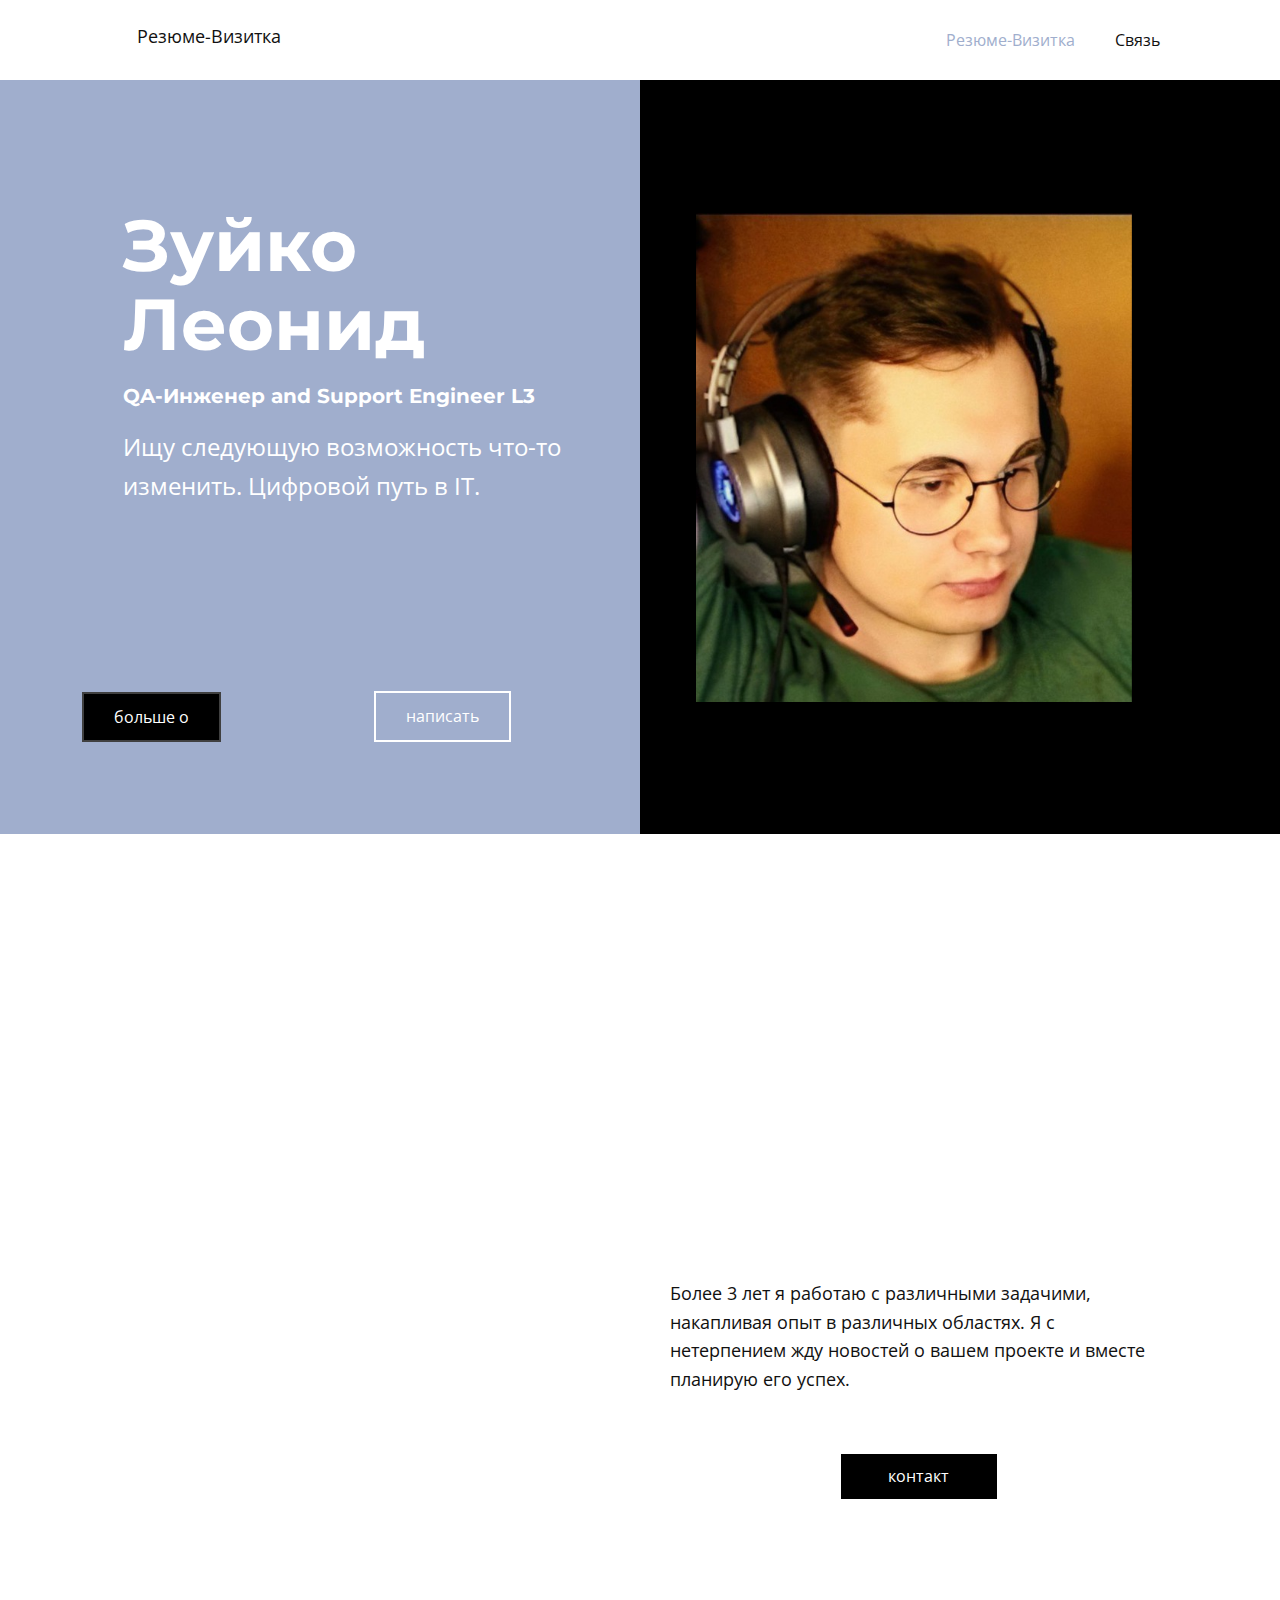
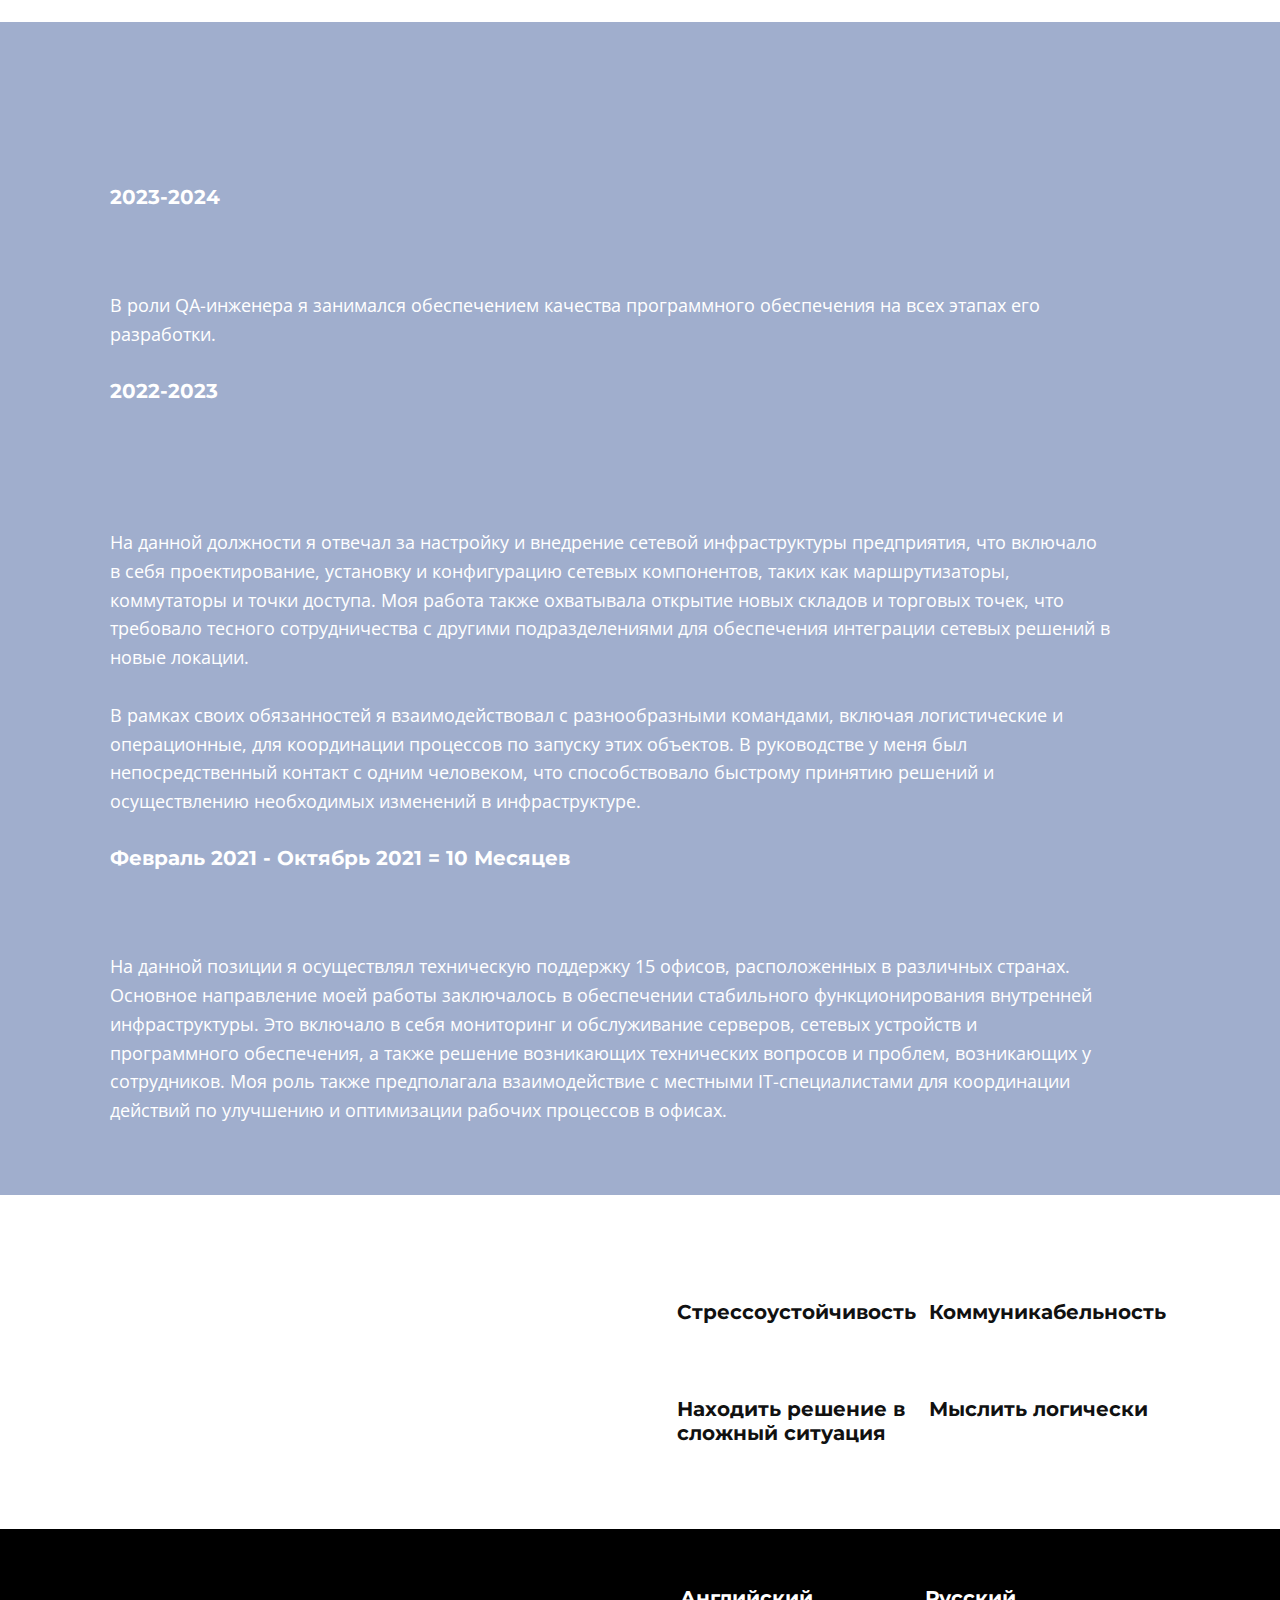
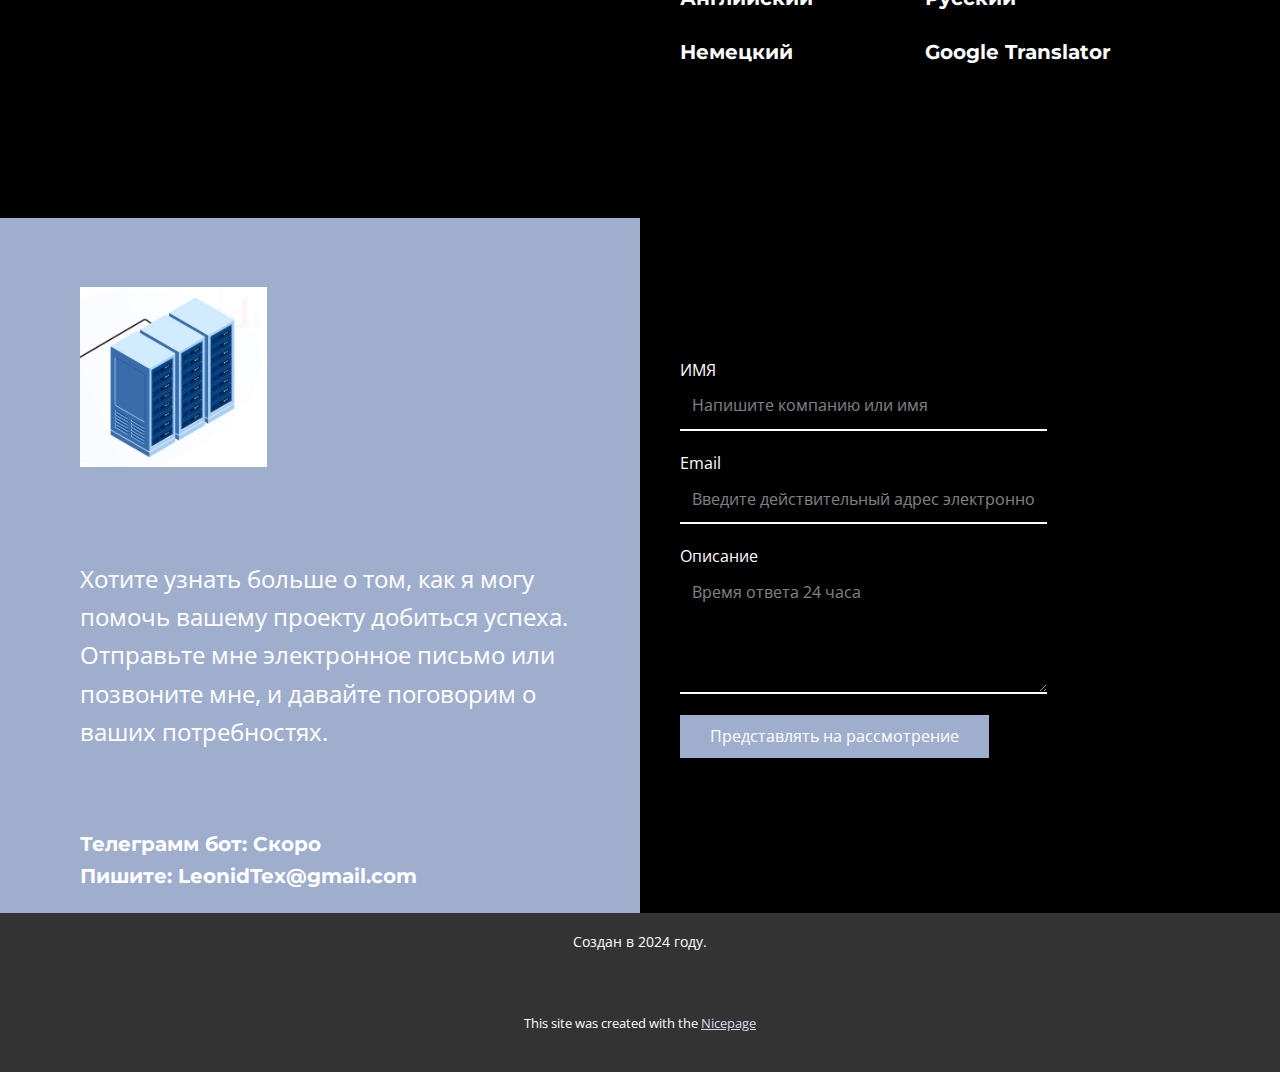
==== commit aed2983e: "Add files via upload" ====
--- a/index.html
+++ b/index.html
@@ -108,25 +108,27 @@
         <div class="u-expanded-width u-list u-list-1">
           <div class="u-repeater u-repeater-1">
             <div class="u-container-align-center-sm u-container-align-center-xs u-container-style u-list-item u-repeater-item">
-              <div class="u-container-layout u-similar-container u-valign-bottom-lg u-valign-bottom-md u-valign-bottom-sm u-valign-bottom-xl u-container-layout-1">
+              <div class="u-container-layout u-similar-container u-container-layout-1">
                 <h5 class="u-align-center-sm u-align-center-xs u-text u-text-default u-text-2">2023-2024</h5>
                 <h3 class="u-text u-text-default u-text-3" data-animation-name="customAnimationIn" data-animation-duration="2000" data-animation-delay="0">QA-Инженер </h3>
-                <p class="u-text u-text-default u-text-4"> На этой должности я тестировал внутренней продукт&nbsp;<br>
+                <p class="u-text u-text-default-xxl u-text-4"> В роли QA-инженера я занимался обеспечением качества программного обеспечения на всех этапах его разработки.<br>
                 </p>
               </div>
             </div>
             <div class="u-container-align-center-sm u-container-align-center-xs u-container-style u-list-item u-repeater-item">
-              <div class="u-container-layout u-similar-container u-valign-bottom-lg u-valign-bottom-md u-valign-bottom-sm u-valign-bottom-xl u-container-layout-2">
+              <div class="u-container-layout u-similar-container u-container-layout-2">
                 <h5 class="u-align-center-sm u-align-center-xs u-text u-text-default u-text-5"> 2022-2023</h5>
                 <h3 class="u-text u-text-default u-text-6" data-animation-name="customAnimationIn" data-animation-duration="1000" data-animation-delay="0">Инженер Тех. Поддержки and Сетевой инженер </h3>
-                <p class="u-text u-text-default u-text-7">На этой должности я настраивал сетевую ​инфраструктуру предприятия и открывал склады и магазины. Руководил одним человеком.</p>
+                <p class="u-text u-text-default-xxl u-text-7"> На данной должности я отвечал за настройку и внедрение сетевой инфраструктуры предприятия, что включало в себя проектирование, установку и конфигурацию сетевых компонентов, таких как маршрутизаторы, коммутаторы и точки доступа. Моя работа также охватывала открытие новых складов и торговых точек, что требовало тесного сотрудничества с другими подразделениями для обеспечения интеграции сетевых решений в новые локации.<br>
+                  <br>В рамках своих обязанностей я взаимодействовал с разнообразными командами, включая логистические и операционные, для координации процессов по запуску этих объектов. В руководстве у меня был непосредственный контакт с одним человеком, что способствовало быстрому принятию решений и осуществлению необходимых изменений в инфраструктуре.
+                </p>
               </div>
             </div>
             <div class="u-container-align-center-sm u-container-align-center-xs u-container-style u-list-item u-repeater-item">
-              <div class="u-container-layout u-similar-container u-valign-bottom-lg u-valign-bottom-md u-valign-bottom-sm u-valign-bottom-xl u-container-layout-3">
-                <h5 class="u-align-center-sm u-align-center-xs u-text u-text-default u-text-8"> Февраль 2021 - Октябрь 2021 = 9 Месяцев</h5>
+              <div class="u-container-layout u-similar-container u-container-layout-3">
+                <h5 class="u-align-center-sm u-align-center-xs u-text u-text-default u-text-8"> Февраль 2021 - Октябрь 2021 = 10 Месяцев</h5>
                 <h3 class="u-text u-text-default u-text-9" data-animation-name="customAnimationIn" data-animation-duration="1000" data-animation-delay="0">Специалст Технической Поддержки </h3>
-                <p class="u-text u-text-default u-text-10"> На этой должности я поддерживал 15 офис из разных стран, в основном поддержка внутренней ​инфраструктуры.<br>
+                <p class="u-text u-text-default-xxl u-text-10"> На данной позиции я осуществлял техническую поддержку 15 офисов, расположенных в различных странах. Основное направление моей работы заключалось в обеспечении стабильного функционирования внутренней инфраструктуры. Это включало в себя мониторинг и обслуживание серверов, сетевых устройств и программного обеспечения, а также решение возникающих технических вопросов и проблем, возникающих у сотрудников. Моя роль также предполагала взаимодействие с местными IT-специалистами для координации действий по улучшению и оптимизации рабочих процессов в офисах.<br>
                 </p>
               </div>
             </div>
@@ -183,8 +185,8 @@
           <div class="u-layout">
             <div class="u-layout-row">
               <div class="u-container-align-center-sm u-container-align-center-xs u-container-style u-layout-cell u-size-30 u-layout-cell-1">
-                <div class="u-container-layout u-container-layout-1">
-                  <h2 class="u-align-center-sm u-align-center-xs u-text u-text-default u-text-1" data-animation-name="customAnimationIn" data-animation-duration="2000" data-animation-delay="0">Языки</h2>
+                <div class="u-container-layout u-valign-top-lg u-valign-top-md u-valign-top-sm u-valign-top-xl u-valign-top-xs u-container-layout-1">
+                  <h2 class="u-text u-text-default u-text-1" data-animation-name="customAnimationIn" data-animation-duration="2000" data-animation-delay="0">Языки</h2>
                 </div>
               </div>
               <div class="u-container-style u-layout-cell u-size-30 u-layout-cell-2">
@@ -273,7 +275,7 @@
     
     
     
-    <footer class="u-align-center u-clearfix u-container-align-center u-footer u-grey-80 u-footer" id="sec-05a8"><div class="u-clearfix u-sheet u-sheet-1">
+    <footer class="u-align-center u-clearfix u-container-align-center u-footer u-grey-80 u-footer" id="sec-05a8"><div class="u-clearfix u-sheet u-valign-middle-lg u-valign-middle-md u-valign-middle-sm u-valign-middle-xl u-valign-middle-xs u-sheet-1">
         <p class="u-small-text u-text u-text-variant u-text-1">Создан в 2024 году. </p>
       </div></footer>
     <section class="u-backlink u-clearfix u-grey-80">
--- a/nicepage.css
+++ b/nicepage.css
@@ -43117,7 +43117,16 @@
   width: 417px;
   margin: 1px auto 51px;
 }
+@media (max-width: 1399px) {
+  .u-footer .u-sheet-1 {
+    min-height: 57px;
+  }
 
+  .u-footer .u-text-1 {
+    margin-top: 18px;
+    margin-bottom: 18px;
+  }
+}
 @media (max-width: 1199px) {
   .u-footer .u-sheet-1 {
     min-height: 99px;
@@ -43135,11 +43144,12 @@
 }
 @media (max-width: 575px) {
   .u-footer .u-sheet-1 {
-    min-height: 36px;
+    min-height: 50px;
   }
 
   .u-footer .u-text-1 {
-    width: 340px;
+    width: auto;
+    margin: 1px 0 27px;
   }
 }
 
--- a/index.css
+++ b/index.css
@@ -527,6 +527,26 @@
   margin: 21px 645px 0 0;
 }
 
+@media (max-width: 1399px) {
+  .u-section-3 .u-text-4 {
+    width: auto;
+    margin-top: 20px;
+    margin-right: 60px;
+  }
+
+  .u-section-3 .u-text-7 {
+    width: auto;
+    margin-top: 20px;
+    margin-right: 60px;
+  }
+
+  .u-section-3 .u-text-10 {
+    width: auto;
+    margin-top: 20px;
+    margin-right: 60px;
+  }
+}
+
 @media (max-width: 1199px) {
   .u-section-3 .u-repeater-1 {
     grid-template-columns: 100%;
@@ -603,7 +623,6 @@
   }
 
   .u-section-3 .u-text-4 {
-    width: auto;
     margin-right: 45px;
   }
 
@@ -617,7 +636,6 @@
   }
 
   .u-section-3 .u-text-7 {
-    width: auto;
     margin-right: 45px;
   }
 
@@ -631,37 +649,63 @@
   }
 
   .u-section-3 .u-text-10 {
-    width: auto;
     margin-right: 45px;
   }
 }
 
 @media (max-width: 575px) {
+  .u-section-3 .u-sheet-1 {
+    min-height: 1246px;
+  }
+
   .u-section-3 .u-text-1 {
     font-size: 1.875rem;
   }
 
+  .u-section-3 .u-list-1 {
+    margin-top: 39px;
+  }
+
+  .u-section-3 .u-repeater-1 {
+    min-height: 1053px;
+  }
+
+  .u-section-3 .u-container-layout-1 {
+    padding-bottom: 9px;
+  }
+
   .u-section-3 .u-text-3 {
     width: auto;
   }
 
   .u-section-3 .u-text-4 {
+    margin-top: 21px;
     margin-right: 0;
   }
 
+  .u-section-3 .u-container-layout-2 {
+    padding-bottom: 9px;
+  }
+
   .u-section-3 .u-text-6 {
     width: auto;
   }
 
   .u-section-3 .u-text-7 {
+    margin-top: 21px;
     margin-right: 0;
   }
 
+  .u-section-3 .u-container-layout-3 {
+    padding-bottom: 9px;
+  }
+
   .u-section-3 .u-text-9 {
     width: auto;
   }
 
   .u-section-3 .u-text-10 {
+    margin-top: 21px;
     margin-right: 0;
   }
 } .u-section-4 {
@@ -747,6 +791,32 @@
   margin: 0 0 0 7px;
 }
 
+@media (max-width: 1399px) {
+  .u-section-4 .u-container-layout-2 {
+    padding-right: 17px;
+  }
+
+  .u-section-4 .u-text-2 {
+    width: auto;
+    margin-right: -9px;
+  }
+
+  .u-section-4 .u-text-3 {
+    width: auto;
+    margin-right: -9px;
+  }
+
+  .u-section-4 .u-text-4 {
+    width: auto;
+    margin-right: -9px;
+  }
+
+  .u-section-4 .u-text-5 {
+    width: auto;
+    margin-right: -9px;
+  }
+}
+
 @media (max-width: 1199px) {
   .u-section-4 .u-sheet-1 {
     min-height: 328px;
@@ -926,6 +996,27 @@
   margin: 0 auto 0 0;
 }
 
+@media (max-width: 1399px) {
+  .u-section-5 .u-sheet-1 {
+    min-height: 290px;
+  }
+
+  .u-section-5 .u-layout-wrap-1 {
+    margin-top: 18px;
+    margin-bottom: 20px;
+  }
+
+  .u-section-5 .u-layout-cell-1 {
+    min-height: 252px;
+  }
+
+  .u-section-5 .u-text-1 {
+    width: auto;
+    margin-right: auto;
+    margin-left: 0;
+  }
+}
+
 @media (max-width: 1199px) {
   .u-section-5 .u-sheet-1 {
     min-height: 298px;
@@ -946,7 +1037,7 @@
 
 @media (max-width: 991px) {
   .u-section-5 .u-sheet-1 {
-    min-height: 229px;
+    min-height: 185px;
   }
 
   .u-section-5 .u-layout-cell-1 {
@@ -965,7 +1056,7 @@
 
 @media (max-width: 767px) {
   .u-section-5 .u-sheet-1 {
-    min-height: 329px;
+    min-height: 285px;
   }
 
   .u-section-5 .u-container-layout-1 {
@@ -975,7 +1066,6 @@
 
   .u-section-5 .u-text-1 {
     margin-left: auto;
-    margin-right: auto;
   }
 
   .u-section-5 .u-layout-cell-2 {
@@ -1079,12 +1169,19 @@
 }
 
 @media (max-width: 1399px) {
+  .u-section-6 .u-container-layout-1 {
+    padding-bottom: 90px;
+    padding-left: 80px;
+  }
+
   .u-section-6 .u-image-1 {
     margin-right: 200px;
   }
 
   .u-section-6 .u-form-1 {
     width: 387px;
+    margin-top: 100px;
+    margin-right: 50px;
   }
 }
 
@@ -1102,7 +1199,7 @@
   }
 
   .u-section-6 .u-image-1 {
-    margin-right: 130px;
+    margin-right: 173px;
   }
 
   .u-section-6 .u-layout-cell-2 {
@@ -1115,6 +1212,7 @@
 
   .u-section-6 .u-form-1 {
     width: 317px;
+    margin-right: 0;
   }
 }
 
@@ -1128,6 +1226,7 @@
   }
 
   .u-section-6 .u-container-layout-1 {
+    padding-bottom: 30px;
     padding-left: 30px;
   }
 
@@ -1180,4 +1279,15 @@
   .u-section-6 .u-text-1 {
     font-size: 1.875rem;
   }
+
+  .u-section-6 .u-layout-cell-2 {
+    min-height: 648px;
+  }
+
+  .u-section-6 .u-form-1 {
+    height: 456px;
+    margin-top: 42px;
+    margin-right: 109px;
+    margin-left: 11px;
+  }
 }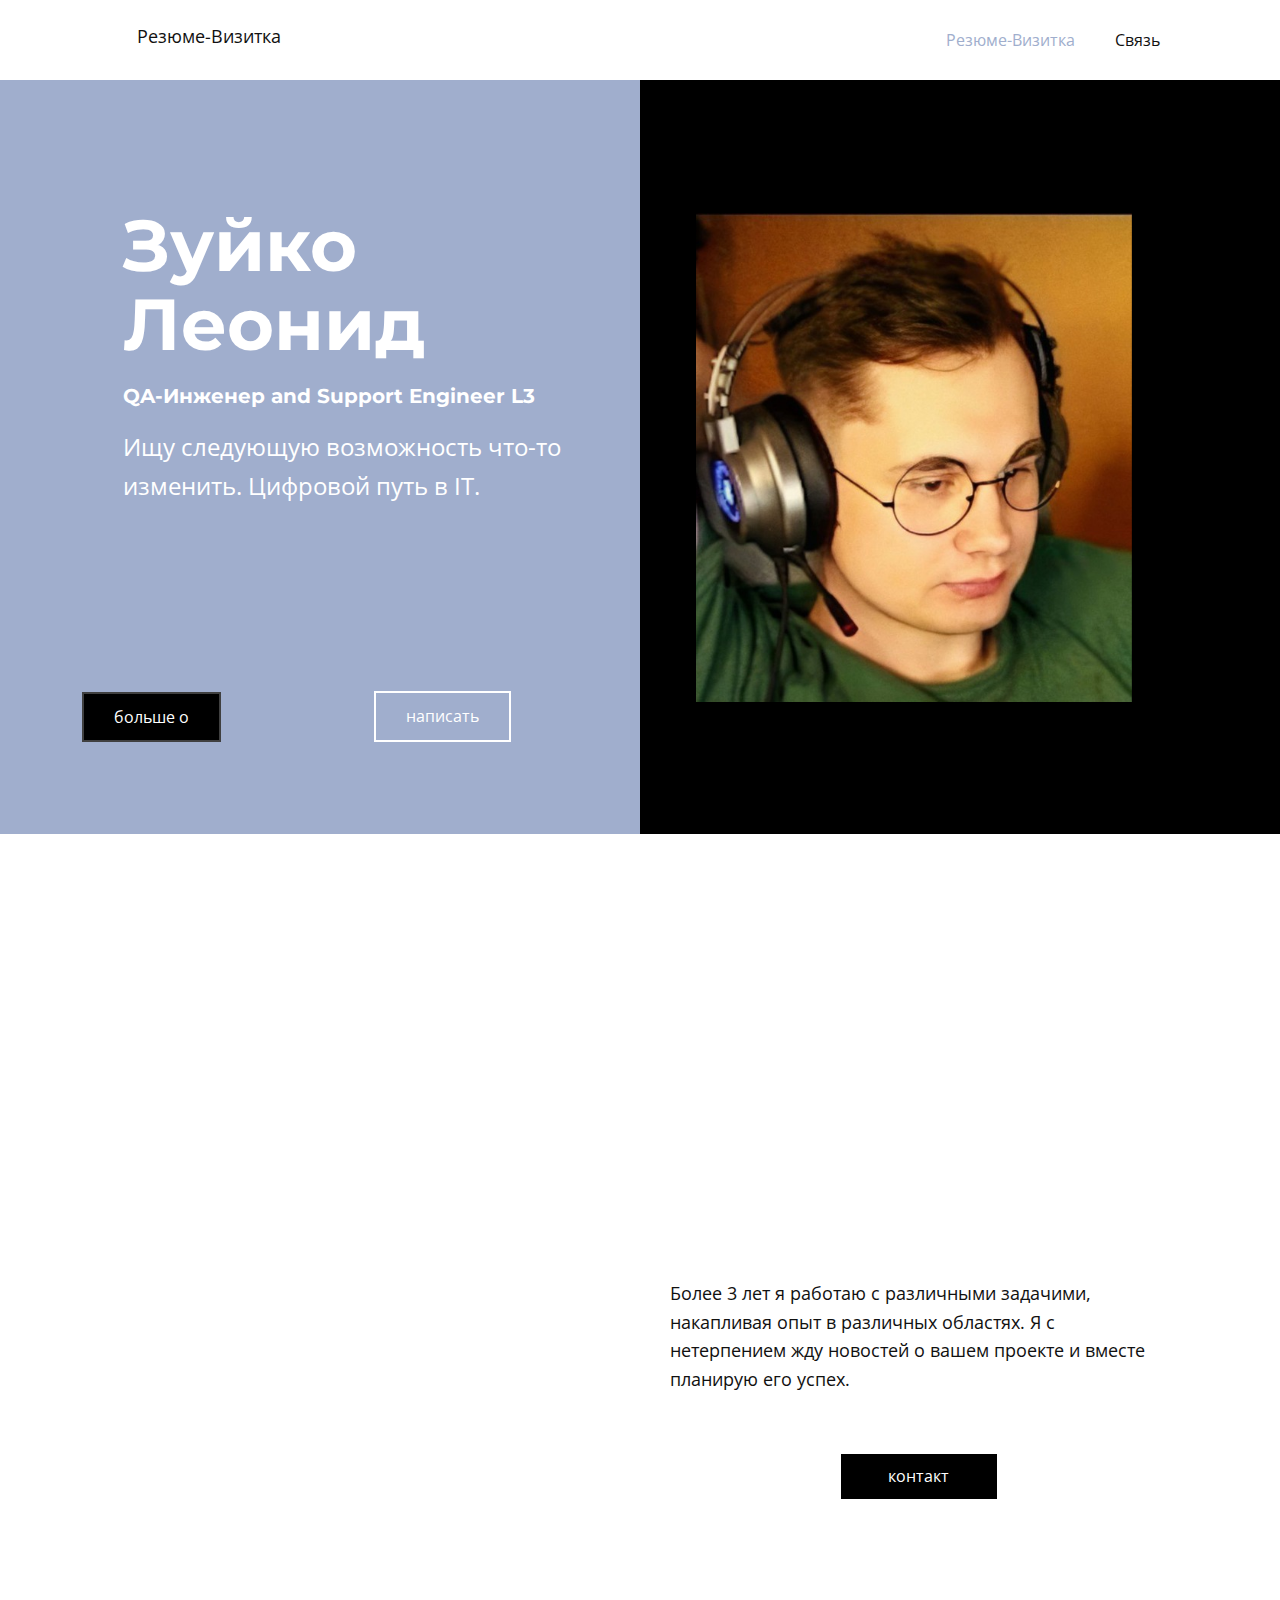
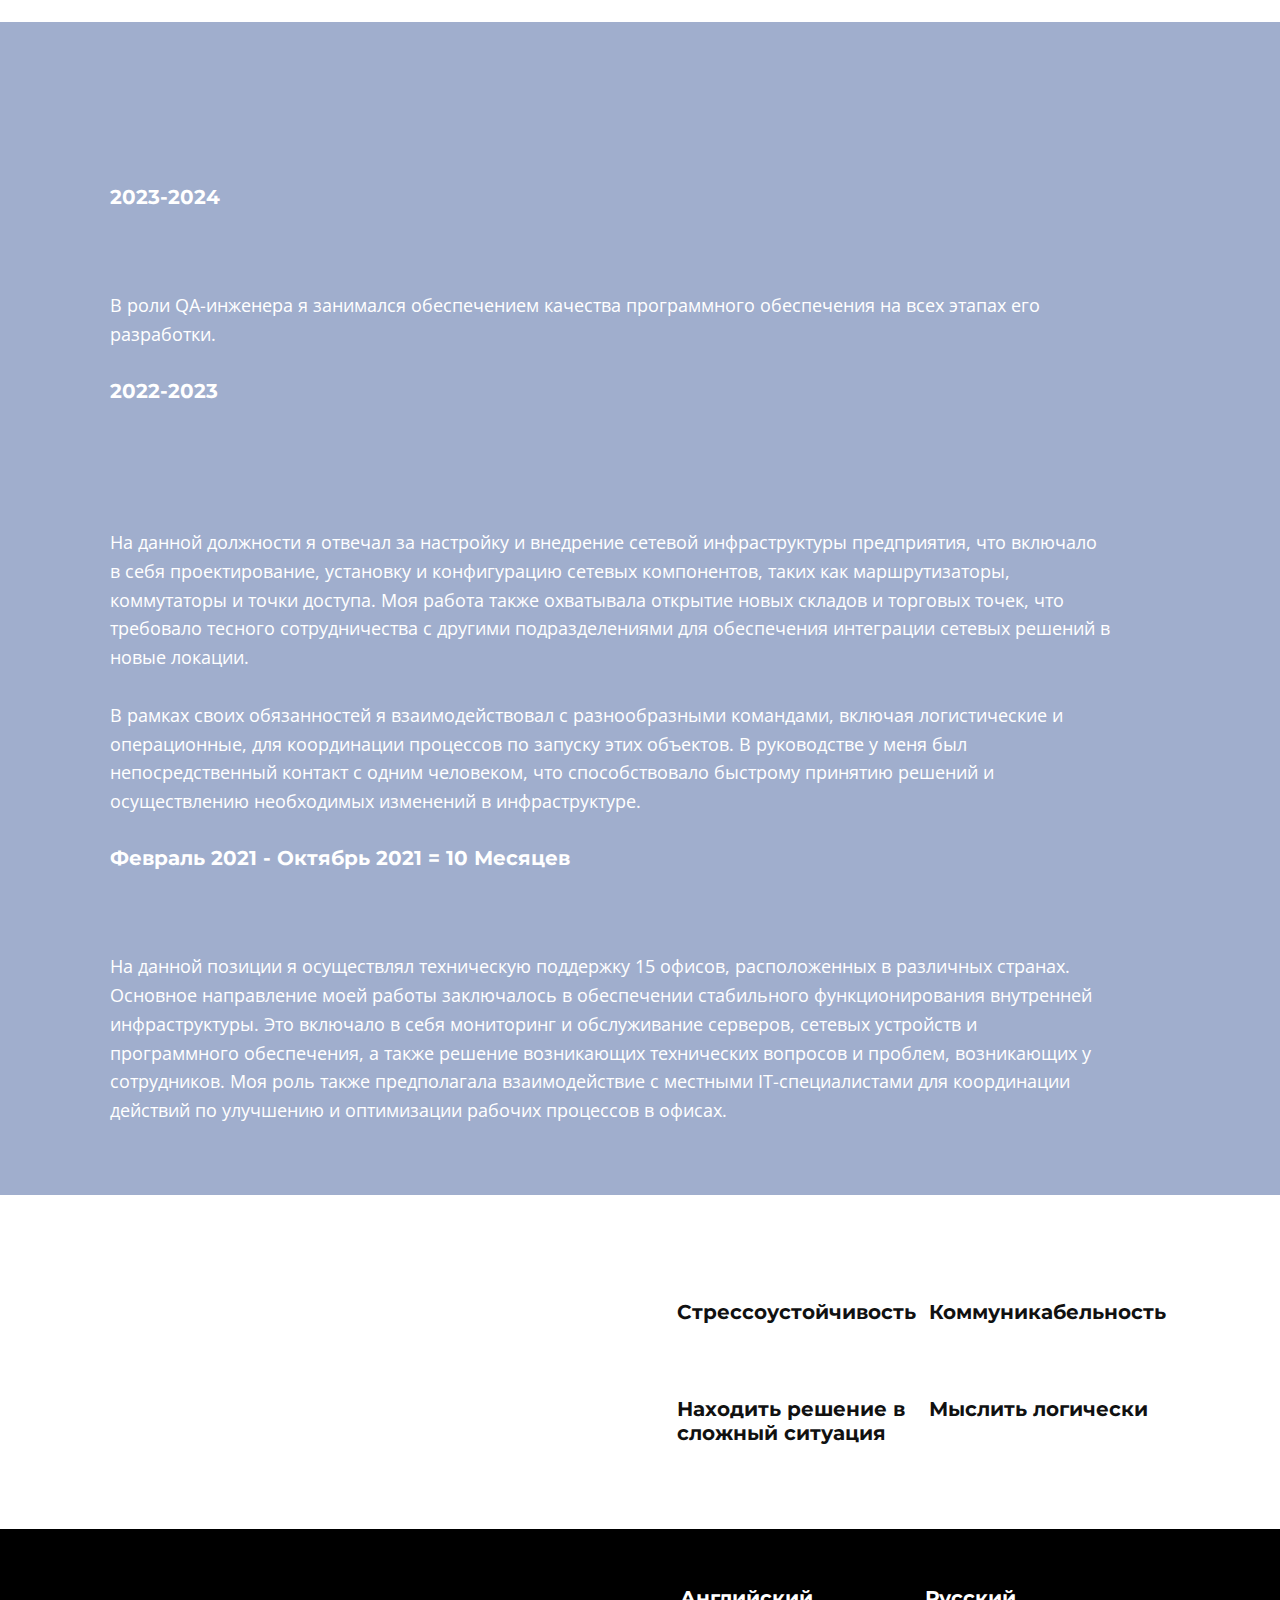
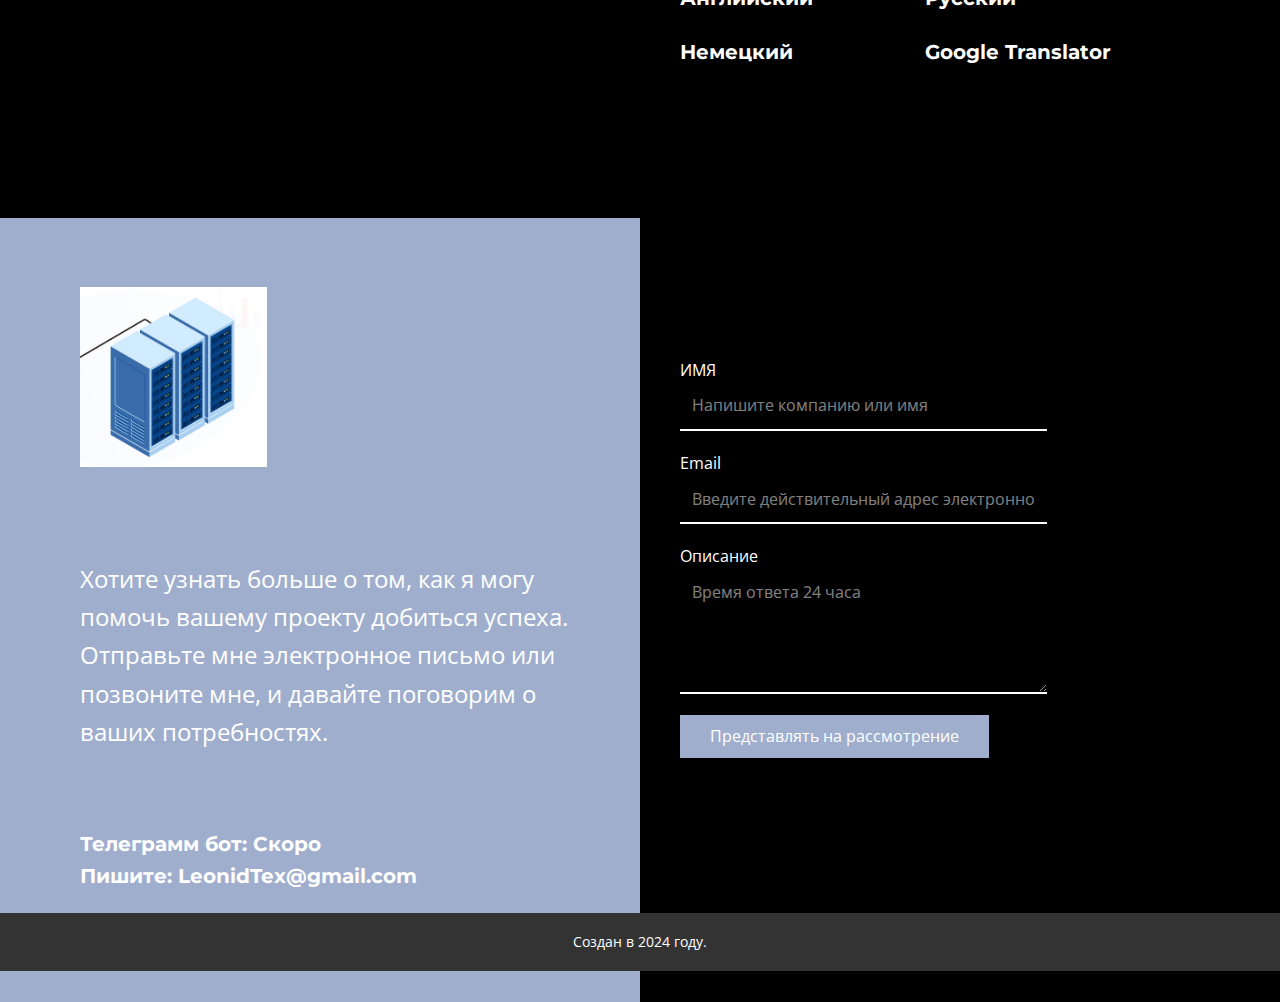
==== commit ebd5b230: "Add files via upload" ====
--- a/index.html
+++ b/index.html
@@ -278,13 +278,5 @@
     <footer class="u-align-center u-clearfix u-container-align-center u-footer u-grey-80 u-footer" id="sec-05a8"><div class="u-clearfix u-sheet u-valign-middle-lg u-valign-middle-md u-valign-middle-sm u-valign-middle-xl u-valign-middle-xs u-sheet-1">
         <p class="u-small-text u-text u-text-variant u-text-1">Создан в 2024 году. </p>
       </div></footer>
-    <section class="u-backlink u-clearfix u-grey-80">
-      <p class="u-text">
-        <span>This site was created with the </span>
-        <a class="u-link" href="https://nicepage.com/" target="_blank" rel="nofollow">
-          <span>Nicepage</span>
-        </a>
-      </p>
-    </section>
   
 </body></html>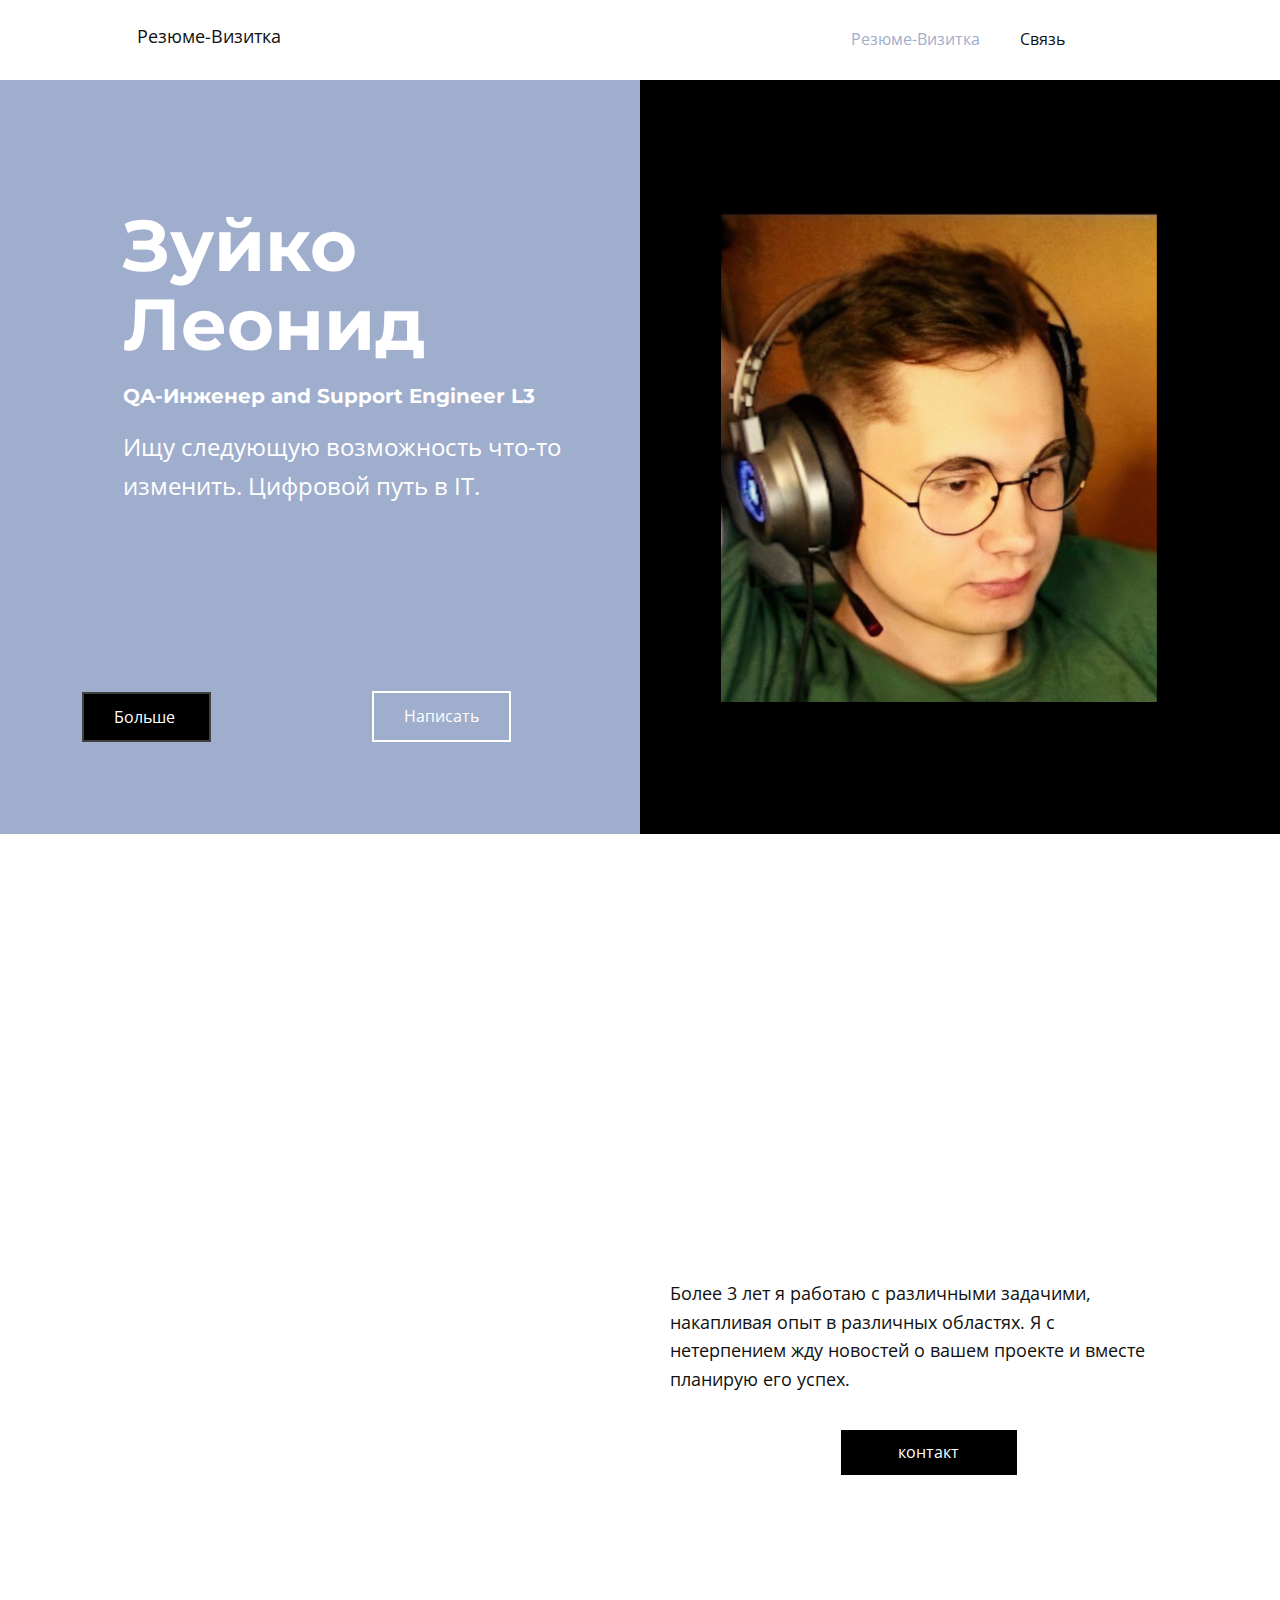
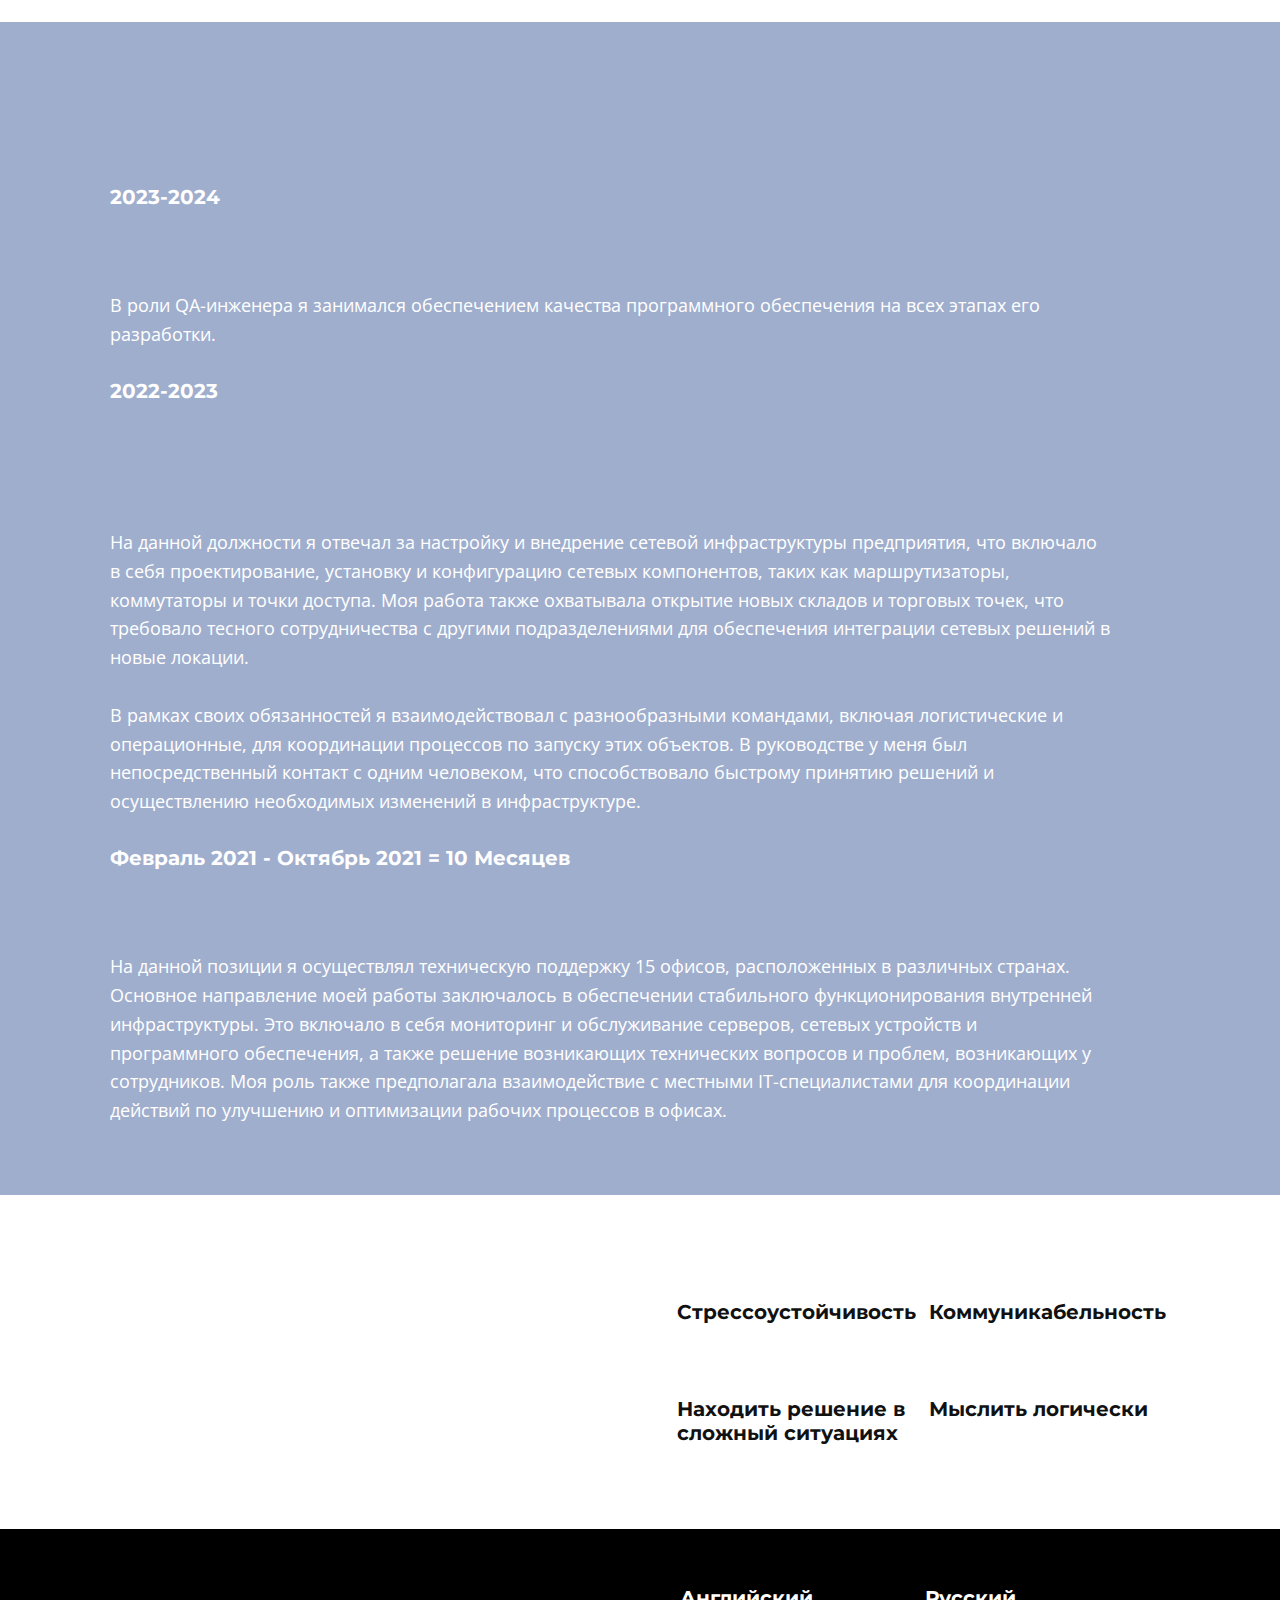
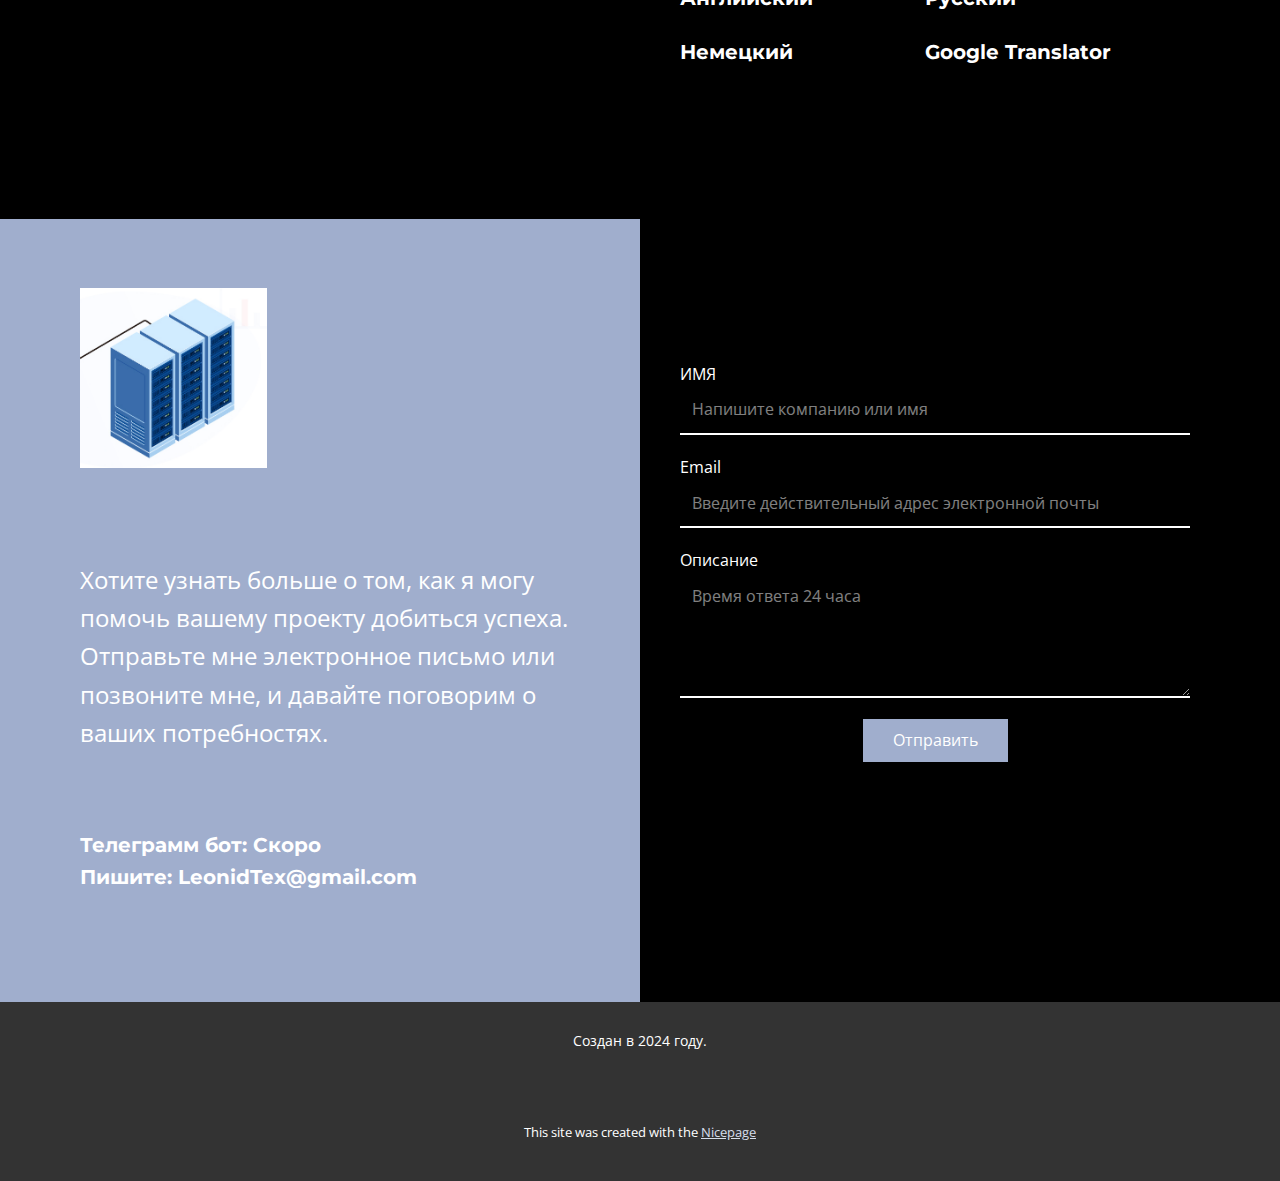
==== commit cf904b26: "Add files via upload" ====
--- a/index.html
+++ b/index.html
@@ -67,12 +67,12 @@
                 <h1 class="u-align-center-sm u-align-center-xs u-text u-text-default u-text-1" data-animation-name="customAnimationIn" data-animation-duration="2000" data-animation-delay="0"> Зуйко Леонид</h1>
                 <h5 class="u-align-center-sm u-align-center-xs u-text u-text-default u-text-2"> QA-Инженер and Support Engineer L3&nbsp;</h5>
                 <p class="u-align-center-sm u-align-center-xs u-text u-text-default u-text-3"> Ищу следующую возможность что-то изменить. Цифровой путь в IT.</p>
-                <a href="./#carousel_44ba" class="u-align-center-sm u-align-center-xs u-border-hover-grey-40 u-btn u-button-style u-btn-1">написать </a>
-                <a href="./#sec-6a9d" class="u-align-center-sm u-align-center-xs u-black u-border-2 u-border-grey-75 u-btn u-button-style u-btn-2">больше о</a>
-              </div>
-            </div>
-            <div class="u-black u-container-align-center u-container-style u-layout-cell u-size-30 u-layout-cell-2">
-              <div class="u-container-layout u-valign-middle u-container-layout-2">
+                <a href="./#carousel_44ba" class="u-align-center-sm u-align-center-xs u-border-hover-grey-40 u-btn u-button-style u-btn-1">Написать </a>
+                <a href="./#sec-6a9d" class="u-align-center-sm u-align-center-xs u-black u-border-2 u-border-grey-75 u-btn u-button-style u-btn-2">Больше&nbsp;</a>
+              </div>
+            </div>
+            <div class="u-black u-container-style u-layout-cell u-size-30 u-layout-cell-2">
+              <div class="u-container-layout u-valign-middle-lg u-valign-middle-md u-valign-middle-sm u-valign-middle-xl u-valign-middle-xxl u-valign-top-xs u-container-layout-2">
                 <img class="u-image u-image-default u-image-1" src="images/portrait-positive-carefree-dark-skinned-girl-dressed-casually-smiling-broadlycopy1.jpg" alt="" data-image-width="640" data-image-height="640" data-animation-name="customAnimationIn" data-animation-duration="2000" data-animation-delay="0">
               </div>
             </div>
@@ -91,7 +91,7 @@
                 </div>
               </div>
               <div class="u-container-align-center-sm u-container-align-center-xs u-container-style u-layout-cell u-size-30 u-layout-cell-2">
-                <div class="u-container-layout u-container-layout-2">
+                <div class="u-container-layout u-valign-bottom-md u-valign-bottom-sm u-valign-bottom-xs u-container-layout-2">
                   <h2 class="u-align-center-sm u-align-center-xs u-text u-text-default u-text-1" data-animation-name="customAnimationIn" data-animation-duration="2000" data-animation-delay="0"> Я работаю в IT не первый год, поддерживаю внутреннюю инфраструктуру компании.</h2>
                   <p class="u-text u-text-default u-text-2"> Более 3 лет я работаю с различными задачими, накапливая опыт в различных областях. Я с нетерпением жду новостей о вашем проекте и вместе планирую его успех.</p>
                   <a href="./#carousel_44ba" class="u-align-center-sm u-align-center-xs u-black u-border-none u-btn u-button-style u-btn-1">контакт</a>
@@ -143,7 +143,7 @@
             <div class="u-layout-row">
               <div class="u-container-align-center-sm u-container-align-center-xs u-container-style u-layout-cell u-size-30 u-layout-cell-1">
                 <div class="u-container-layout u-container-layout-1">
-                  <h2 class="u-align-center-sm u-align-center-xs u-text u-text-default u-text-1" data-animation-name="customAnimationIn" data-animation-duration="2000" data-animation-delay="0"> Профессиональные навыки</h2>
+                  <h2 class="u-align-center-sm u-align-center-xs u-text u-text-default-lg u-text-default-xl u-text-default-xxl u-text-1" data-animation-name="customAnimationIn" data-animation-duration="2000" data-animation-delay="0"> Профессиональные навыки</h2>
                 </div>
               </div>
               <div class="u-container-style u-layout-cell u-size-30 u-layout-cell-2">
@@ -162,7 +162,7 @@
                       </div>
                       <div class="u-container-align-center-sm u-container-align-center-xs u-container-style u-list-item u-repeater-item">
                         <div class="u-container-layout u-similar-container u-container-layout-5">
-                          <h5 class="u-text u-text-4"> Находить решение в сложный ​ситуация</h5>
+                          <h5 class="u-text u-text-4"> Находить решение в сложный ​ситуациях</h5>
                         </div>
                       </div>
                       <div class="u-container-align-center-sm u-container-align-center-xs u-container-style u-list-item u-repeater-item">
@@ -227,7 +227,7 @@
         </div>
       </div>
     </section>
-    <section class="u-clearfix u-valign-middle-sm u-valign-middle-xs u-section-6" id="carousel_44ba">
+    <section class="u-clearfix u-valign-top u-section-6" id="carousel_44ba">
       <div class="data-layout-selected u-clearfix u-expanded-width u-layout-wrap u-layout-wrap-1">
         <div class="u-layout">
           <div class="u-layout-row">
@@ -256,8 +256,8 @@
                       <label for="message-10c4" class="u-label">Описание</label>
                       <textarea placeholder="Время ответа 24 часа" rows="4" cols="50" id="message-10c4" name="message" class="u-border-2 u-border-no-left u-border-no-right u-border-no-top u-border-white u-input u-input-rectangle u-none" required=""></textarea>
                     </div>
-                    <div class="u-align-left u-form-group u-form-submit">
-                      <a href="#" class="u-border-none u-btn u-btn-submit u-button-style u-palette-1-base u-btn-1">Представлять на рассмотрение</a>
+                    <div class="u-align-center u-form-group u-form-submit">
+                      <a href="#" class="u-border-none u-btn u-btn-submit u-button-style u-palette-1-base u-btn-1"> Отправить</a>
                       <input type="submit" value="submit" class="u-form-control-hidden">
                     </div>
                     <div class="u-form-send-message u-form-send-success"> Thank you! Your message has been sent. </div>
@@ -275,8 +275,16 @@
     
     
     
-    <footer class="u-align-center u-clearfix u-container-align-center u-footer u-grey-80 u-footer" id="sec-05a8"><div class="u-clearfix u-sheet u-valign-middle-lg u-valign-middle-md u-valign-middle-sm u-valign-middle-xl u-valign-middle-xs u-sheet-1">
+    <footer class="u-align-center u-clearfix u-footer u-grey-80 u-footer" id="sec-05a8"><div class="u-clearfix u-sheet u-valign-middle u-sheet-1">
         <p class="u-small-text u-text u-text-variant u-text-1">Создан в 2024 году. </p>
       </div></footer>
+    <section class="u-backlink u-clearfix u-grey-80">
+      <p class="u-text">
+        <span>This site was created with the </span>
+        <a class="u-link" href="https://nicepage.com/" target="_blank" rel="nofollow">
+          <span>Nicepage</span>
+        </a>
+      </p>
+    </section>
   
 </body></html>--- a/nicepage.css
+++ b/nicepage.css
@@ -42596,6 +42596,7 @@
         
         
         
+        
         }
 
         /** common-rules **/
@@ -42738,6 +42739,10 @@
         margin-top: 20px;
         margin-bottom: 20px;
         line-height: 1.6;
+        }
+        .u-body
+        {
+        background-attachment: fixed;
         }
         .u-input
         {
@@ -43077,7 +43082,7 @@
 }
 
 .u-header .u-menu-1 {
-  margin: 22px 0 0 auto;
+  margin: 21px 95px 0 auto;
 }
 
 .u-header .u-nav-1 {
@@ -43090,11 +43095,15 @@
 }
 
 .u-header .u-text-1 {
-  margin: -36px auto 29px 37px;
+  margin: -35px auto 29px 37px;
 }
 @media (max-width: 1399px) {
+  .u-header .u-menu-1 {
+    margin-right: 95px;
+  }
+
   .u-header .u-text-1 {
-    margin-top: -36px;
+    margin-top: -35px;
   }
 }
 @media (max-width: 1199px) {
@@ -43104,27 +43113,33 @@
 }
 
 
-
+@media (max-width: 575px) {
+  .u-header .u-text-1 {
+    width: auto;
+    margin-top: -29px;
+    margin-left: 0;
+  }
+}
  .u-footer {
   background-image: none;
 }
 
 .u-footer .u-sheet-1 {
-  min-height: 75px;
+  min-height: 81px;
 }
 
 .u-footer .u-text-1 {
   width: 417px;
-  margin: 1px auto 51px;
+  margin: 30px auto;
 }
 @media (max-width: 1399px) {
   .u-footer .u-sheet-1 {
-    min-height: 57px;
+    min-height: 78px;
   }
 
   .u-footer .u-text-1 {
-    margin-top: 18px;
-    margin-bottom: 18px;
+    margin-top: 28px;
+    margin-bottom: 28px;
   }
 }
 @media (max-width: 1199px) {
@@ -43134,7 +43149,12 @@
 }
 @media (max-width: 991px) {
   .u-footer .u-sheet-1 {
-    min-height: 76px;
+    min-height: 82px;
+  }
+
+  .u-footer .u-text-1 {
+    margin-top: 30px;
+    margin-bottom: 30px;
   }
 }
 @media (max-width: 767px) {
@@ -43144,12 +43164,12 @@
 }
 @media (max-width: 575px) {
   .u-footer .u-sheet-1 {
-    min-height: 50px;
+    min-height: 66px;
   }
 
   .u-footer .u-text-1 {
     width: auto;
-    margin: 1px 0 27px;
+    margin: 22px 0;
   }
 }
 
--- a/index.css
+++ b/index.css
@@ -63,7 +63,7 @@
   --animation-custom_in-opacity: 0;
   --animation-custom_in-rotate: 0deg;
   --animation-custom_in-scale: 1;
-  margin: 0 auto;
+  margin: 0 104px 0 auto;
 }
 
 @media (max-width: 1399px) {
@@ -104,6 +104,7 @@
 
   .u-section-1 .u-image-1 {
     height: 489px;
+    margin-right: 0;
   }
 }
 
@@ -118,7 +119,7 @@
   }
 
   .u-section-1 .u-layout-cell-1 {
-    min-height: 656px;
+    min-height: 765px;
   }
 
   .u-section-1 .u-container-layout-1 {
@@ -132,12 +133,11 @@
   .u-section-1 .u-btn-1 {
     border-style: solid;
     margin-top: 87px;
-    margin-right: 102px;
+    margin-right: 62px;
   }
 
   .u-section-1 .u-btn-2 {
-    margin-top: 48px;
-    margin-left: 0;
+    margin-left: 62px;
   }
 
   .u-section-1 .u-layout-cell-2 {
@@ -169,11 +169,10 @@
 
   .u-section-1 .u-btn-1 {
     margin-top: 151px;
-    margin-right: 11px;
+    margin-right: 0;
   }
 
   .u-section-1 .u-btn-2 {
-    margin-top: -50px;
     margin-left: 32px;
   }
 
@@ -274,7 +273,11 @@
   }
 
   .u-section-1 .u-layout-cell-2 {
-    min-height: 246px;
+    min-height: 439px;
+  }
+
+  .u-section-1 .u-image-1 {
+    margin-right: auto;
   }
 }.u-section-2 .u-sheet-1 {
   min-height: 788px;
@@ -330,8 +333,14 @@
 
 .u-section-2 .u-btn-1 {
   background-image: none;
-  margin: 60px auto 0 171px;
-  padding: 11px 48px 12px 47px;
+  margin: 36px auto 0 61px;
+  padding: 11px 58px 12px 57px;
+}
+
+@media (max-width: 1399px) {
+  .u-section-2 .u-btn-1 {
+    margin-left: 171px;
+  }
 }
 
 @media (max-width: 1199px) {
@@ -372,15 +381,28 @@
   }
 
   .u-section-2 .u-layout-cell-2 {
-    min-height: 100px;
+    min-height: 596px;
+  }
+
+  .u-section-2 .u-container-layout-2 {
+    padding-left: 29px;
+    padding-right: 29px;
   }
 
   .u-section-2 .u-text-1 {
     font-size: 2.25rem;
+    margin-left: 1px;
+    margin-right: 1px;
+  }
+
+  .u-section-2 .u-text-2 {
+    margin-left: 1px;
+    margin-right: 1px;
   }
 
   .u-section-2 .u-btn-1 {
-    margin-left: 0;
+    margin-top: 61px;
+    margin-left: auto;
   }
 }
 
@@ -398,6 +420,10 @@
     padding-right: 10px;
   }
 
+  .u-section-2 .u-layout-cell-2 {
+    min-height: 100px;
+  }
+
   .u-section-2 .u-container-layout-2 {
     padding-left: 10px;
     padding-right: 10px;
@@ -412,10 +438,6 @@
   .u-section-2 .u-text-2 {
     width: auto;
   }
-
-  .u-section-2 .u-btn-1 {
-    margin-left: auto;
-  }
 }
 
 @media (max-width: 575px) {
@@ -429,6 +451,10 @@
 
   .u-section-2 .u-text-1 {
     font-size: 1.875rem;
+  }
+
+  .u-section-2 .u-text-2 {
+    margin-right: 0;
   }
 } .u-section-3 {
   background-image: none;
@@ -861,7 +887,13 @@
   }
 
   .u-section-4 .u-layout-cell-1 {
-    min-height: 100px;
+    min-height: 290px;
+  }
+
+  .u-section-4 .u-text-1 {
+    width: auto;
+    margin-left: 0;
+    margin-right: 0;
   }
 
   .u-section-4 .u-layout-cell-2 {
@@ -877,6 +909,10 @@
 @media (max-width: 767px) {
   .u-section-4 .u-sheet-1 {
     min-height: 229px;
+  }
+
+  .u-section-4 .u-layout-cell-1 {
+    min-height: 100px;
   }
 
   .u-section-4 .u-container-layout-1 {
@@ -1108,12 +1144,12 @@
 }
 
 .u-section-6 .u-layout-wrap-1 {
-  margin-top: -1px;
-  margin-bottom: -89px;
+  margin-top: 0;
+  margin-bottom: -1px;
 }
 
 .u-section-6 .u-layout-cell-1 {
-  min-height: 784px;
+  min-height: 695px;
   background-image: none;
 }
 
@@ -1150,7 +1186,7 @@
 }
 
 .u-section-6 .u-layout-cell-2 {
-  min-height: 784px;
+  min-height: 695px;
   background-image: none;
 }
 
@@ -1159,9 +1195,8 @@
 }
 
 .u-section-6 .u-form-1 {
-  height: 459px;
-  width: 541px;
-  margin: 132px 0 0;
+  height: 456px;
+  margin: 103px 124px 0 68px;
 }
 
 .u-section-6 .u-btn-1 {
@@ -1169,6 +1204,10 @@
 }
 
 @media (max-width: 1399px) {
+  .u-section-6 .u-layout-cell-1 {
+    min-height: 784px;
+  }
+
   .u-section-6 .u-container-layout-1 {
     padding-bottom: 90px;
     padding-left: 80px;
@@ -1178,10 +1217,17 @@
     margin-right: 200px;
   }
 
+  .u-section-6 .u-layout-cell-2 {
+    min-height: 784px;
+  }
+
+  .u-section-6 .u-container-layout-2 {
+    padding-right: 52px;
+  }
+
   .u-section-6 .u-form-1 {
-    width: 387px;
-    margin-top: 100px;
-    margin-right: 50px;
+    margin-right: 28px;
+    margin-left: 0;
   }
 }
 
@@ -1199,7 +1245,7 @@
   }
 
   .u-section-6 .u-image-1 {
-    margin-right: 173px;
+    margin-right: 130px;
   }
 
   .u-section-6 .u-layout-cell-2 {
@@ -1239,7 +1285,7 @@
   }
 
   .u-section-6 .u-layout-cell-2 {
-    min-height: 100px;
+    min-height: 767px;
   }
 
   .u-section-6 .u-container-layout-2 {
@@ -1248,6 +1294,9 @@
 
   .u-section-6 .u-form-1 {
     width: 300px;
+    margin-top: 112px;
+    margin-left: auto;
+    margin-right: auto;
   }
 }
 
@@ -1265,6 +1314,10 @@
     font-size: 1rem;
   }
 
+  .u-section-6 .u-layout-cell-2 {
+    min-height: 100px;
+  }
+
   .u-section-6 .u-container-layout-2 {
     padding-left: 10px;
     padding-right: 10px;
@@ -1285,9 +1338,10 @@
   }
 
   .u-section-6 .u-form-1 {
-    height: 456px;
-    margin-top: 42px;
-    margin-right: 109px;
-    margin-left: 11px;
+    width: 360px;
+  }
+
+  .u-section-6 .u-btn-1 {
+    padding: 10px 44px 10px 42px;
   }
 }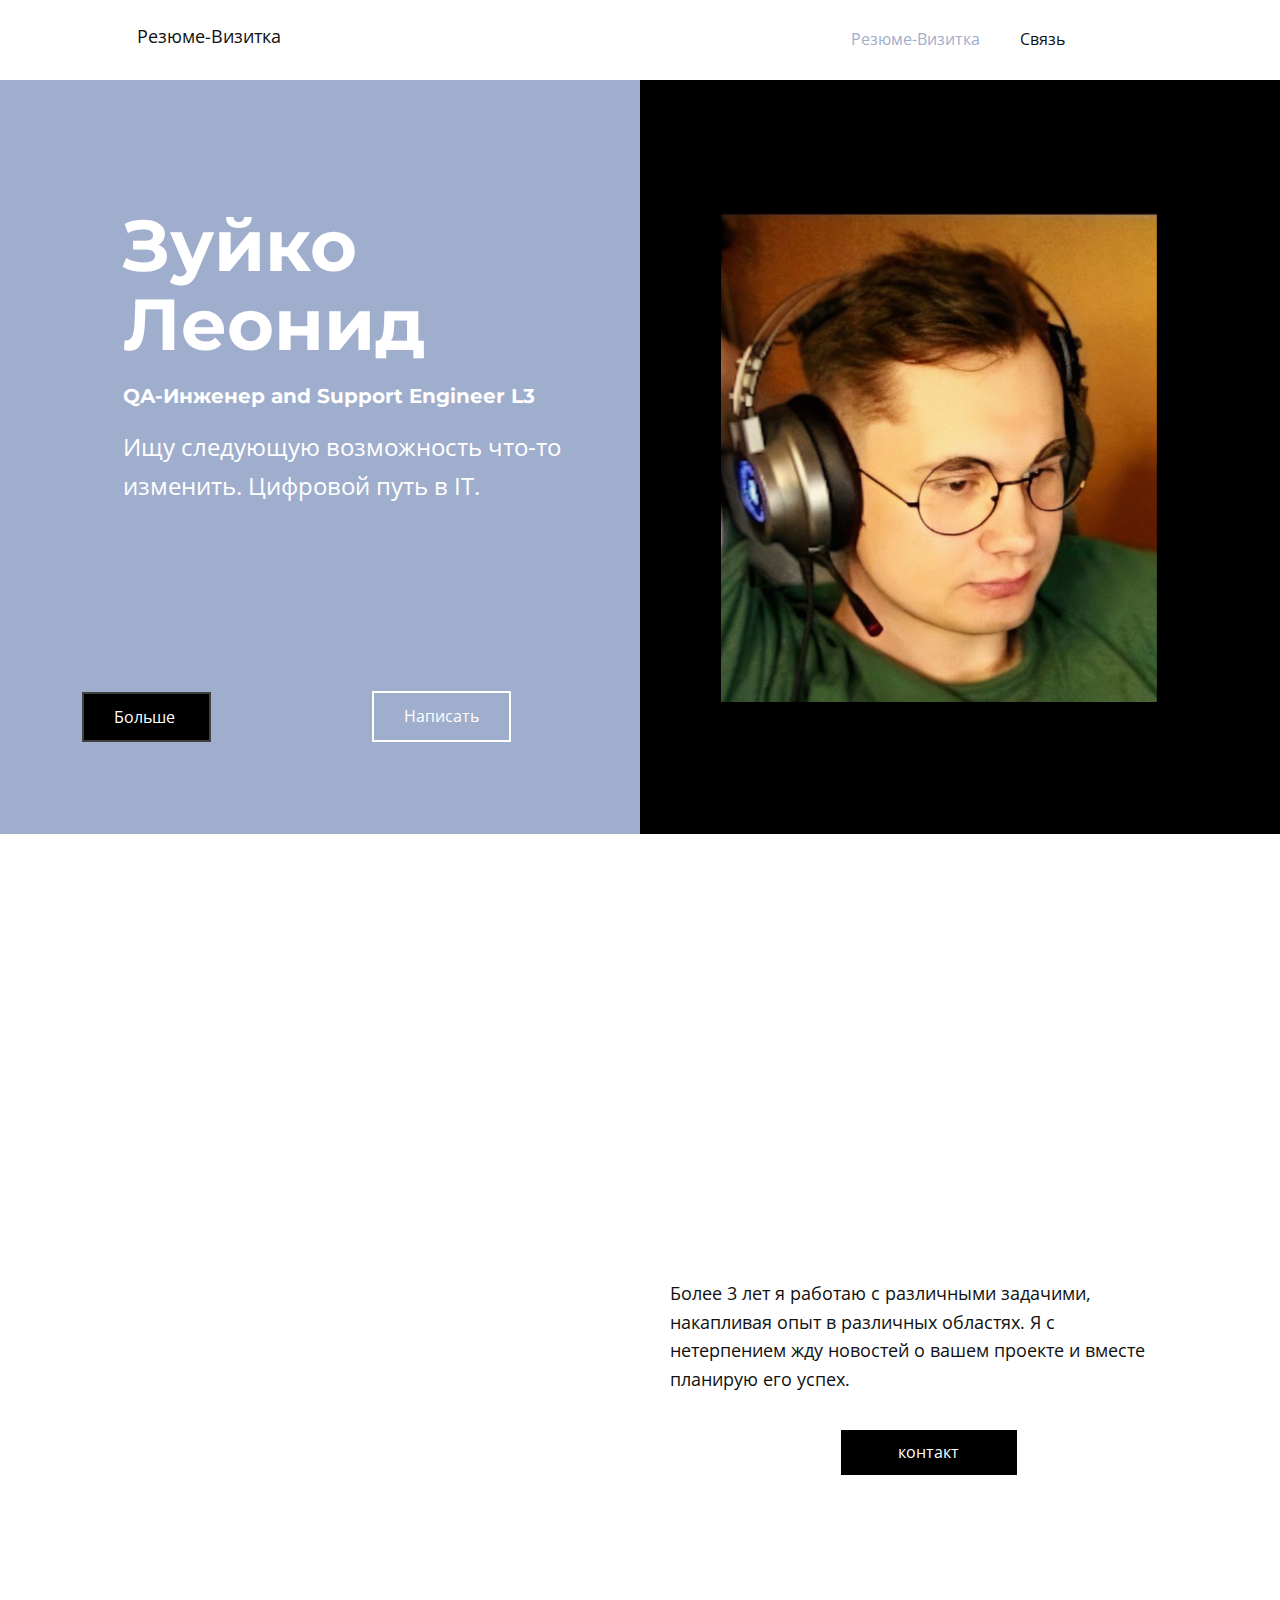
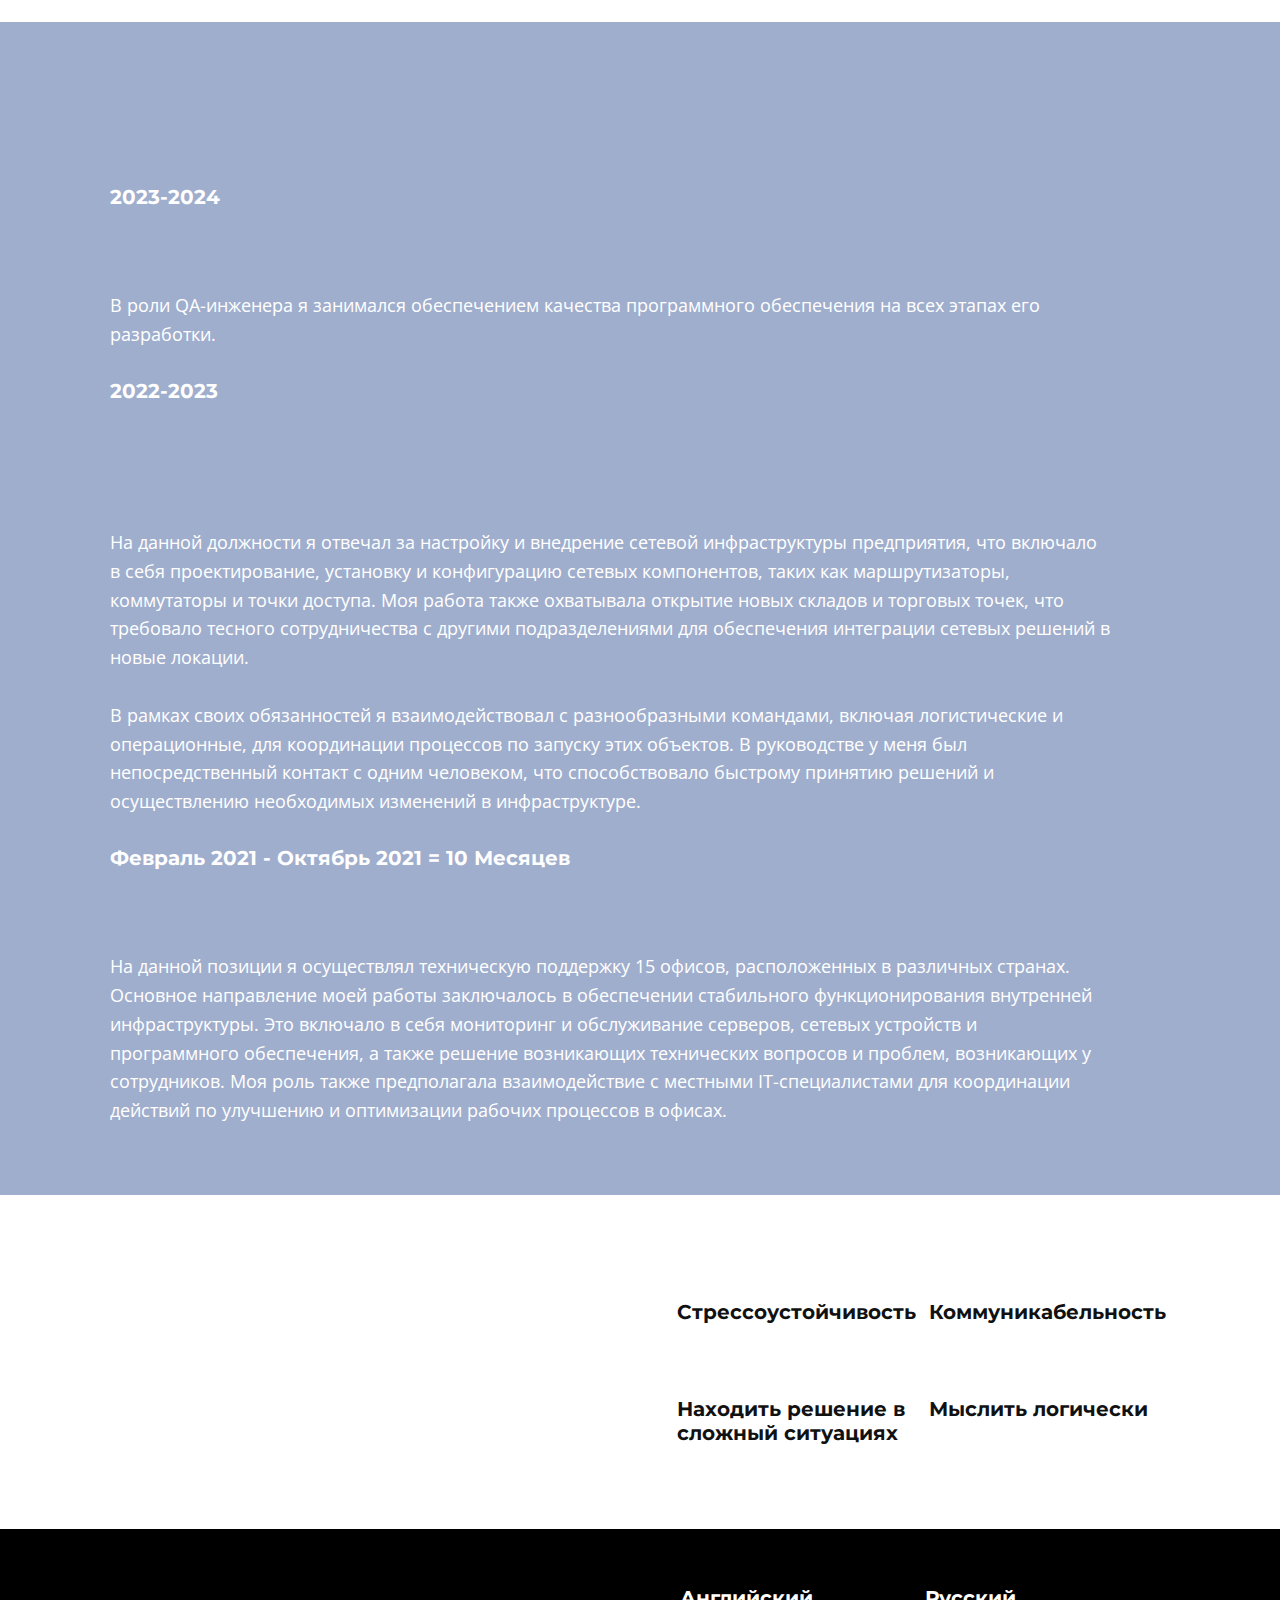
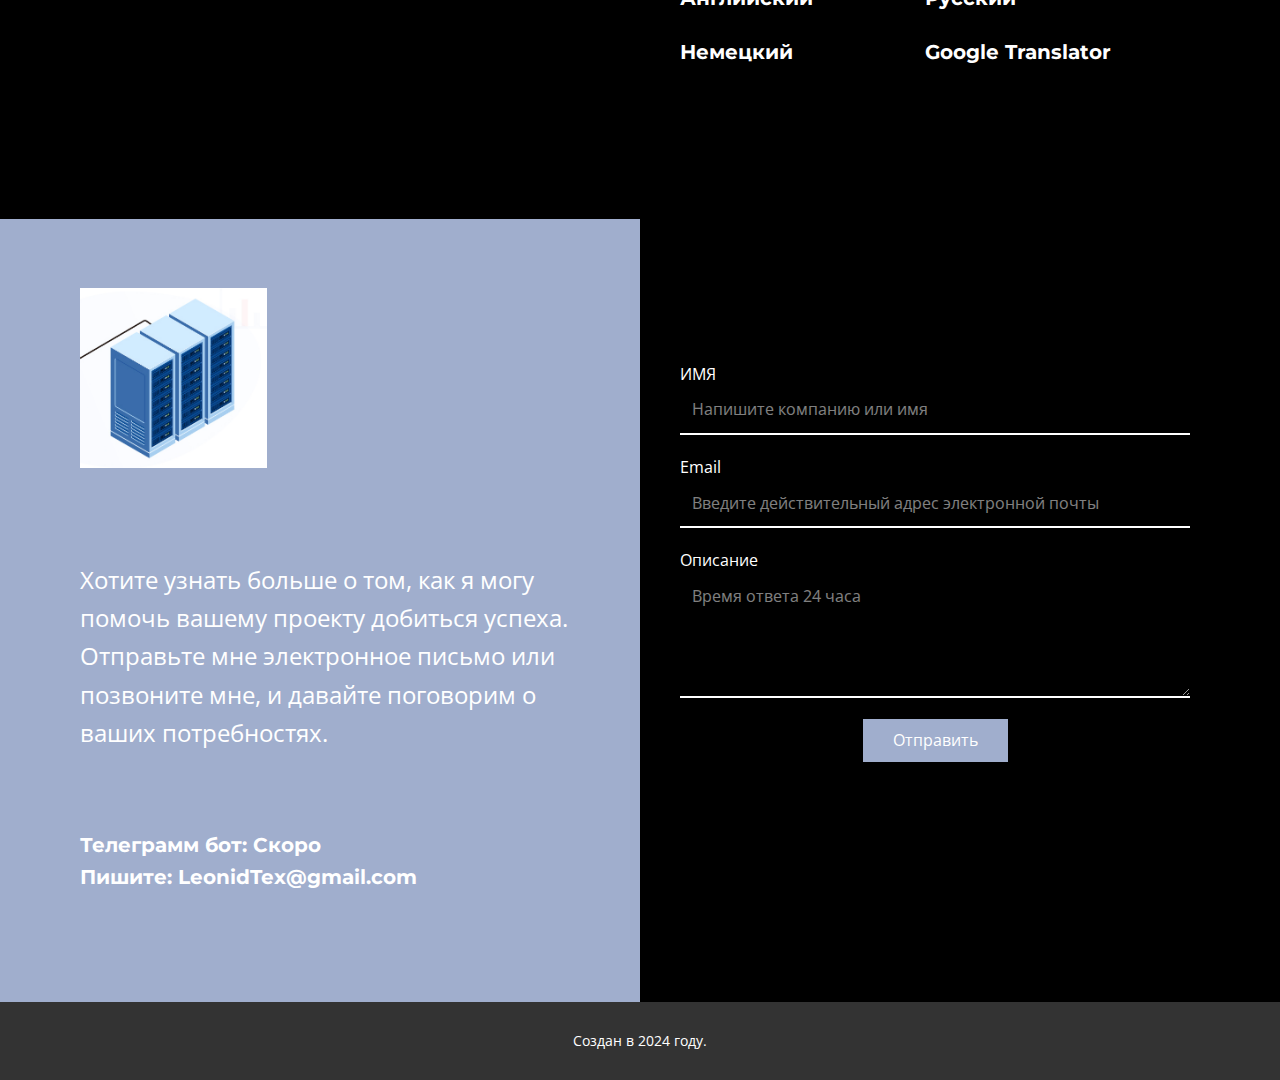
==== commit df8c24d7: "Add files via upload" ====
--- a/index.html
+++ b/index.html
@@ -278,13 +278,4 @@
     <footer class="u-align-center u-clearfix u-footer u-grey-80 u-footer" id="sec-05a8"><div class="u-clearfix u-sheet u-valign-middle u-sheet-1">
         <p class="u-small-text u-text u-text-variant u-text-1">Создан в 2024 году. </p>
       </div></footer>
-    <section class="u-backlink u-clearfix u-grey-80">
-      <p class="u-text">
-        <span>This site was created with the </span>
-        <a class="u-link" href="https://nicepage.com/" target="_blank" rel="nofollow">
-          <span>Nicepage</span>
-        </a>
-      </p>
-    </section>
-  
 </body></html>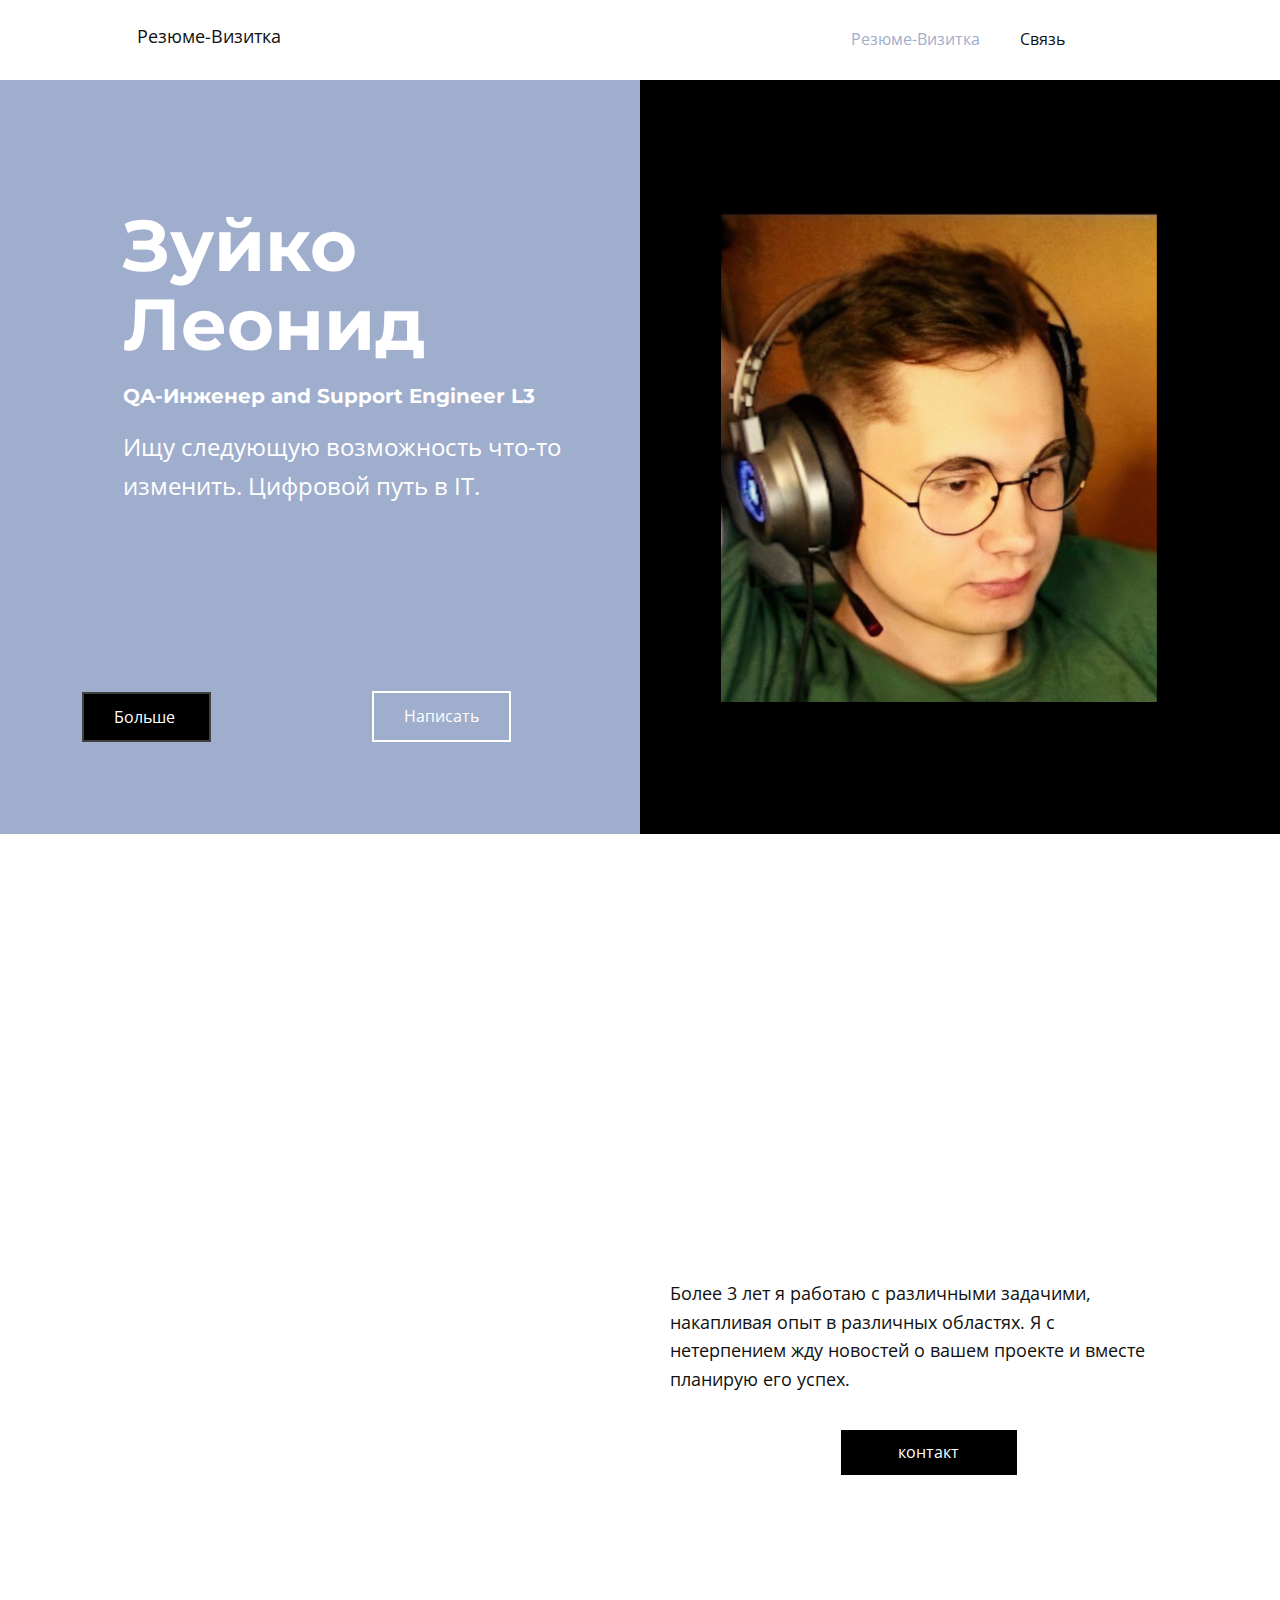
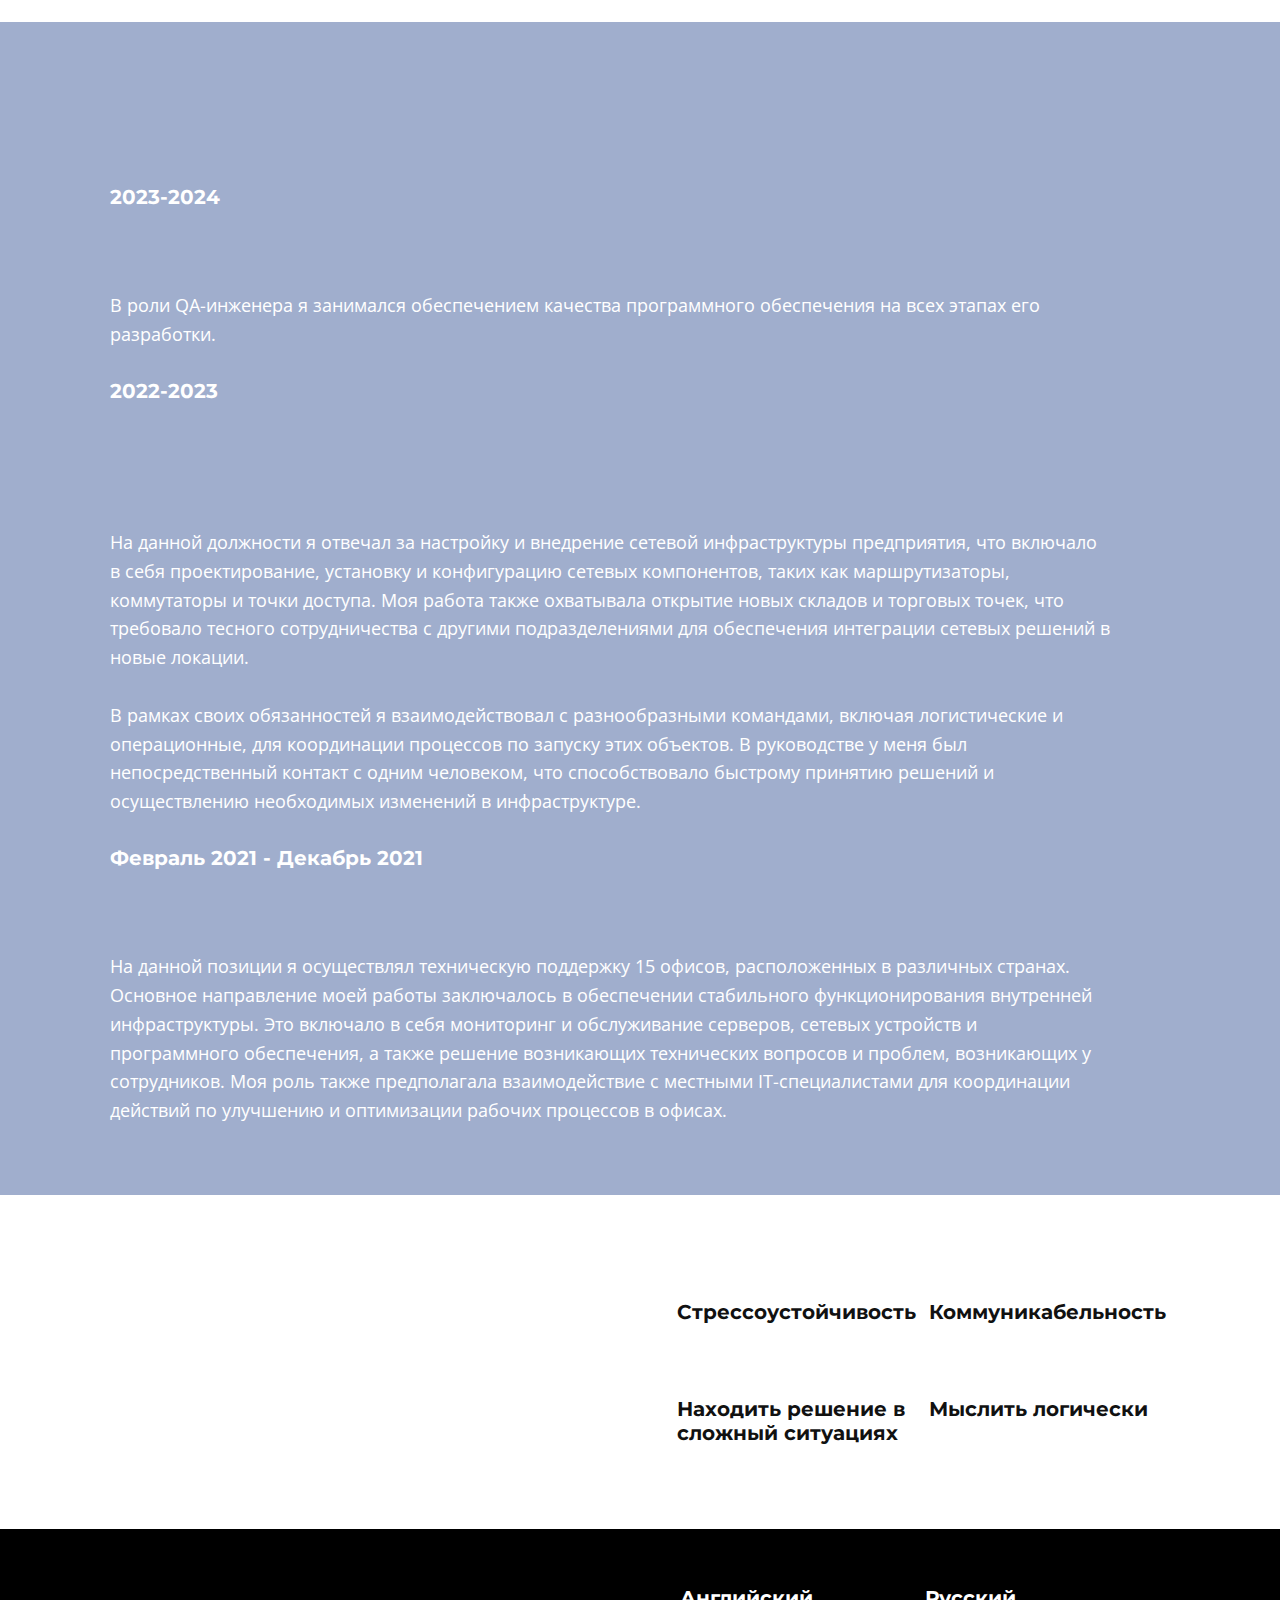
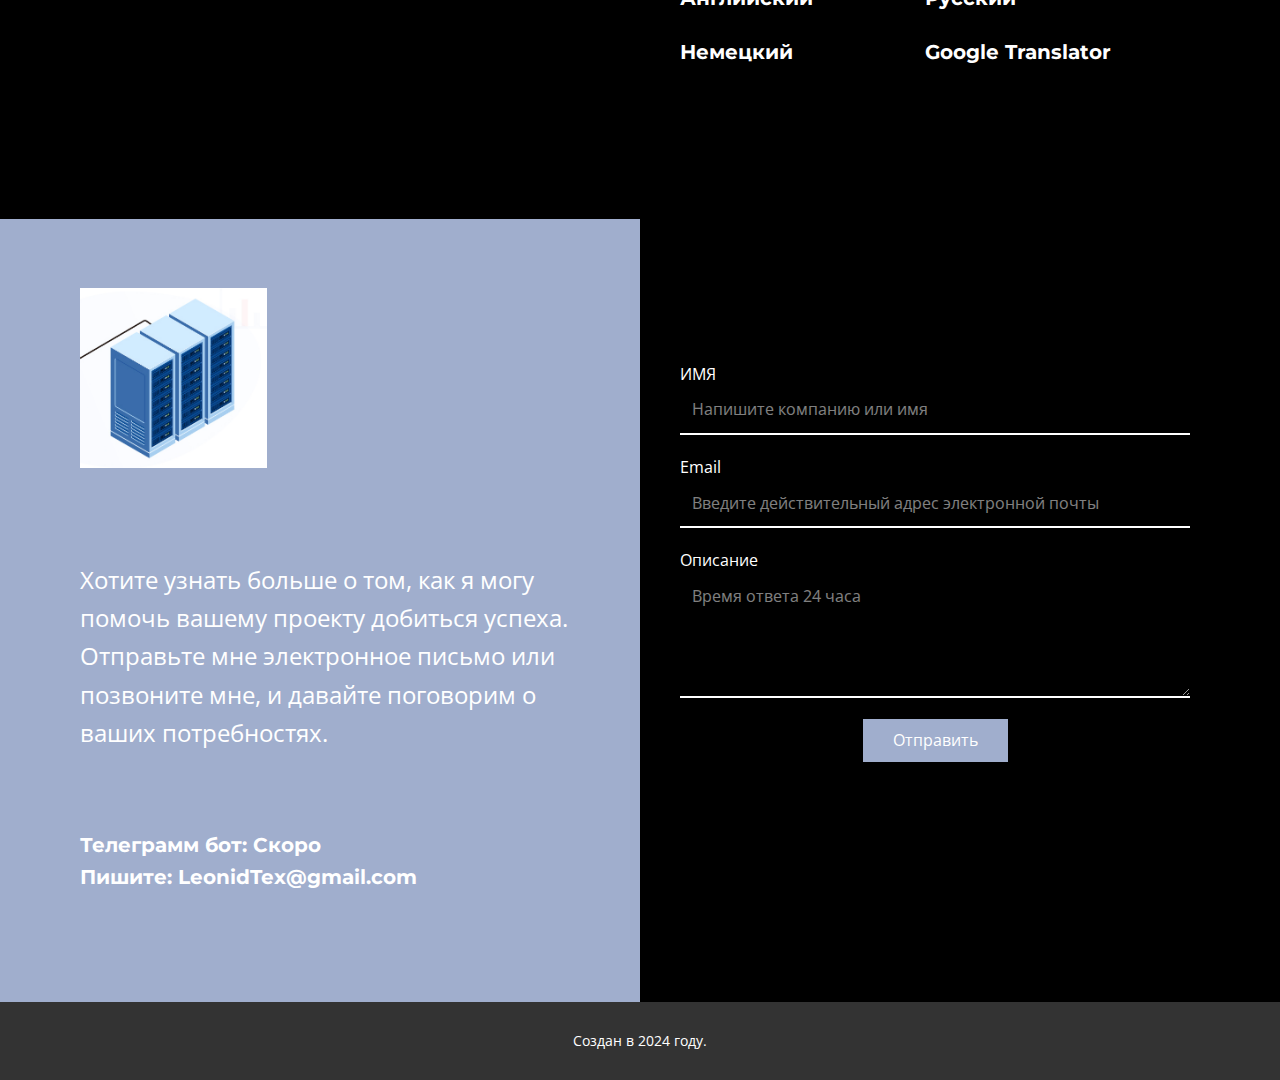
==== commit 53448e2b: "Update index.html" ====
--- a/index.html
+++ b/index.html
@@ -49,7 +49,7 @@
               <div class="u-inner-container-layout u-sidenav-overflow">
                 <div class="u-menu-close"></div>
                 <ul class="u-align-center u-nav u-popupmenu-items u-unstyled u-nav-2"><li class="u-nav-item"><a class="u-button-style u-nav-link" href="./#sec-2593">Резюме-Визитка</a>
-</li><li class="u-nav-item"><a class="u-button-style u-nav-link" href="./#carousel_44ba">Связь</a>
+</li><li class="u-nav-item"><a class="u-button-style u-nav-link" href="./#carousel_44ba">Связь💕</a>
 </li></ul>
               </div>
             </div>
@@ -118,7 +118,7 @@
             <div class="u-container-align-center-sm u-container-align-center-xs u-container-style u-list-item u-repeater-item">
               <div class="u-container-layout u-similar-container u-container-layout-2">
                 <h5 class="u-align-center-sm u-align-center-xs u-text u-text-default u-text-5"> 2022-2023</h5>
-                <h3 class="u-text u-text-default u-text-6" data-animation-name="customAnimationIn" data-animation-duration="1000" data-animation-delay="0">Инженер Тех. Поддержки and Сетевой инженер </h3>
+                <h3 class="u-text u-text-default u-text-6" data-animation-name="customAnimationIn" data-animation-duration="1000" data-animation-delay="0">Инженер Тех. Поддержки and IT-Специалист </h3>
                 <p class="u-text u-text-default-xxl u-text-7"> На данной должности я отвечал за настройку и внедрение сетевой инфраструктуры предприятия, что включало в себя проектирование, установку и конфигурацию сетевых компонентов, таких как маршрутизаторы, коммутаторы и точки доступа. Моя работа также охватывала открытие новых складов и торговых точек, что требовало тесного сотрудничества с другими подразделениями для обеспечения интеграции сетевых решений в новые локации.<br>
                   <br>В рамках своих обязанностей я взаимодействовал с разнообразными командами, включая логистические и операционные, для координации процессов по запуску этих объектов. В руководстве у меня был непосредственный контакт с одним человеком, что способствовало быстрому принятию решений и осуществлению необходимых изменений в инфраструктуре.
                 </p>
@@ -126,8 +126,8 @@
             </div>
             <div class="u-container-align-center-sm u-container-align-center-xs u-container-style u-list-item u-repeater-item">
               <div class="u-container-layout u-similar-container u-container-layout-3">
-                <h5 class="u-align-center-sm u-align-center-xs u-text u-text-default u-text-8"> Февраль 2021 - Октябрь 2021 = 10 Месяцев</h5>
-                <h3 class="u-text u-text-default u-text-9" data-animation-name="customAnimationIn" data-animation-duration="1000" data-animation-delay="0">Специалст Технической Поддержки </h3>
+                <h5 class="u-align-center-sm u-align-center-xs u-text u-text-default u-text-8"> Февраль 2021 - Декабрь 2021 </h5>
+                <h3 class="u-text u-text-default u-text-9" data-animation-name="customAnimationIn" data-animation-duration="1000" data-animation-delay="0">Системный администратор</h3>
                 <p class="u-text u-text-default-xxl u-text-10"> На данной позиции я осуществлял техническую поддержку 15 офисов, расположенных в различных странах. Основное направление моей работы заключалось в обеспечении стабильного функционирования внутренней инфраструктуры. Это включало в себя мониторинг и обслуживание серверов, сетевых устройств и программного обеспечения, а также решение возникающих технических вопросов и проблем, возникающих у сотрудников. Моя роль также предполагала взаимодействие с местными IT-специалистами для координации действий по улучшению и оптимизации рабочих процессов в офисах.<br>
                 </p>
               </div>
@@ -278,4 +278,4 @@
     <footer class="u-align-center u-clearfix u-footer u-grey-80 u-footer" id="sec-05a8"><div class="u-clearfix u-sheet u-valign-middle u-sheet-1">
         <p class="u-small-text u-text u-text-variant u-text-1">Создан в 2024 году. </p>
       </div></footer>
-</body></html>+</body></html>
